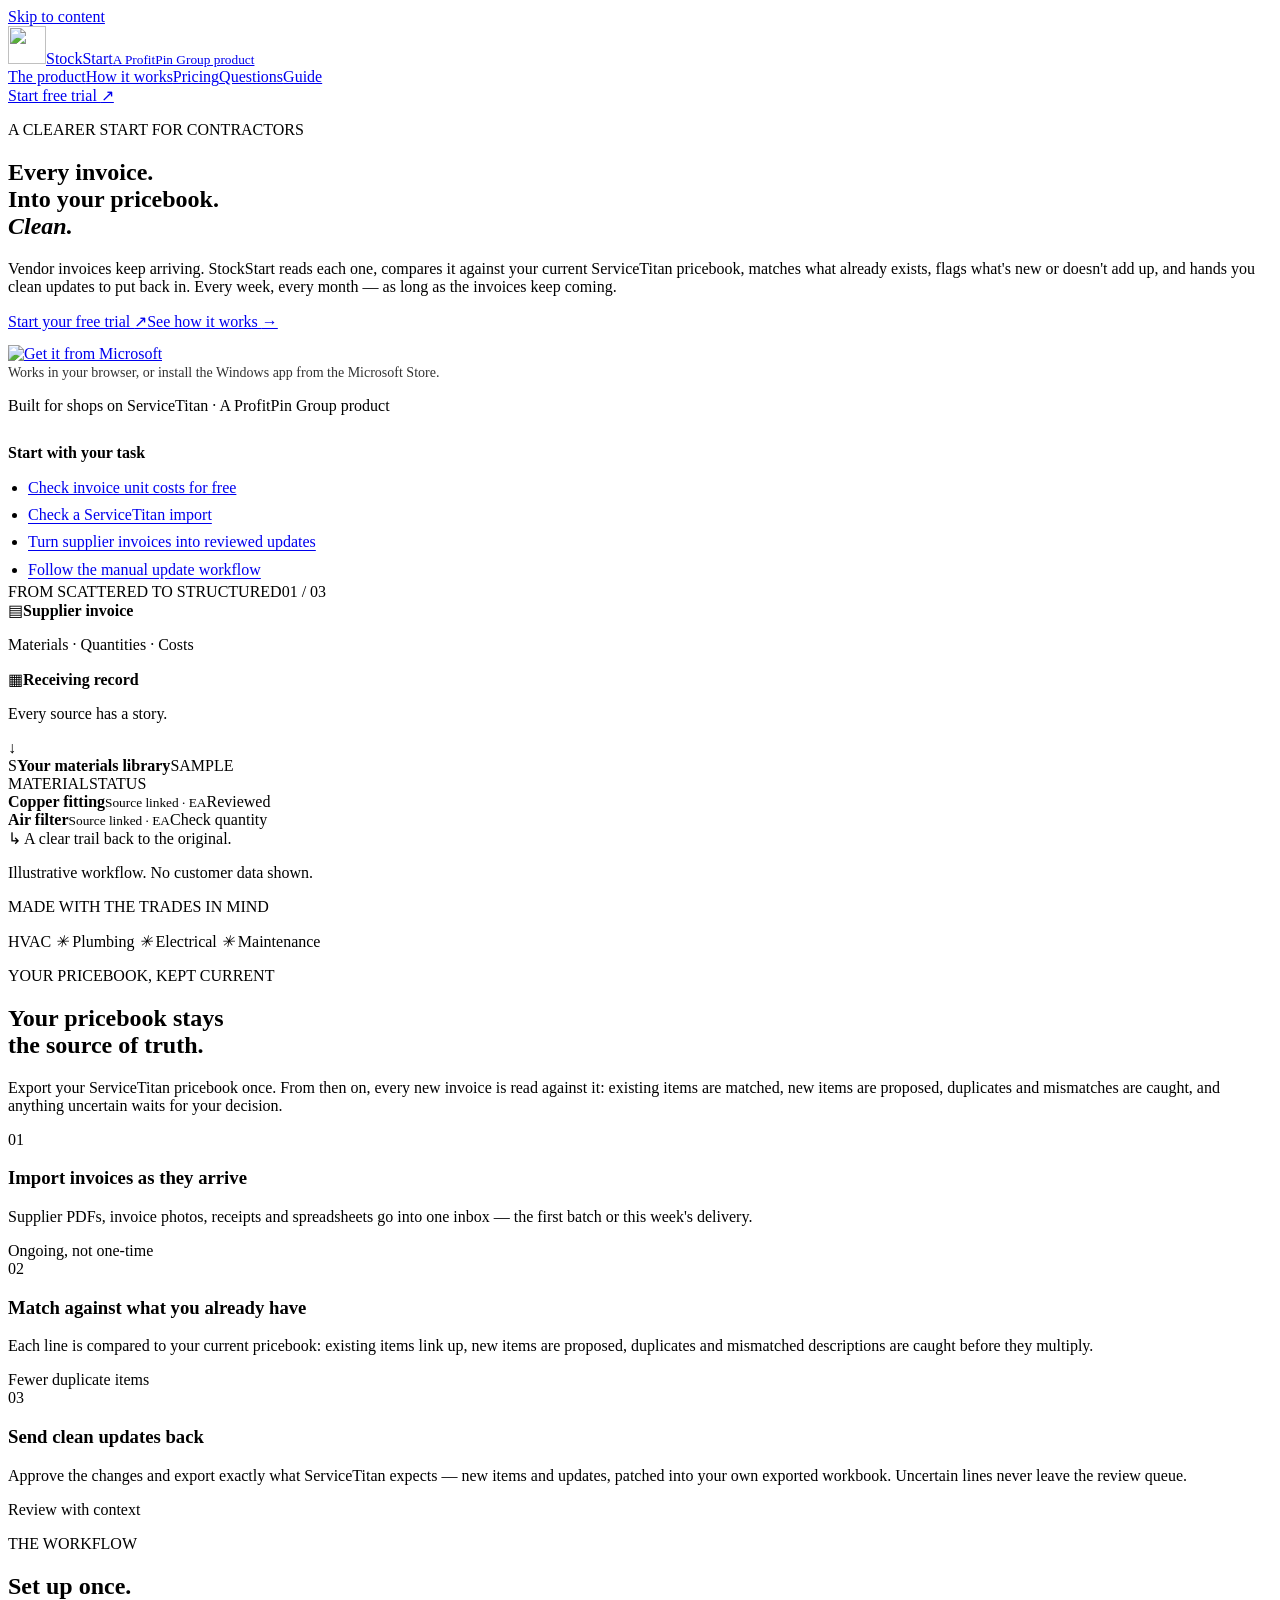
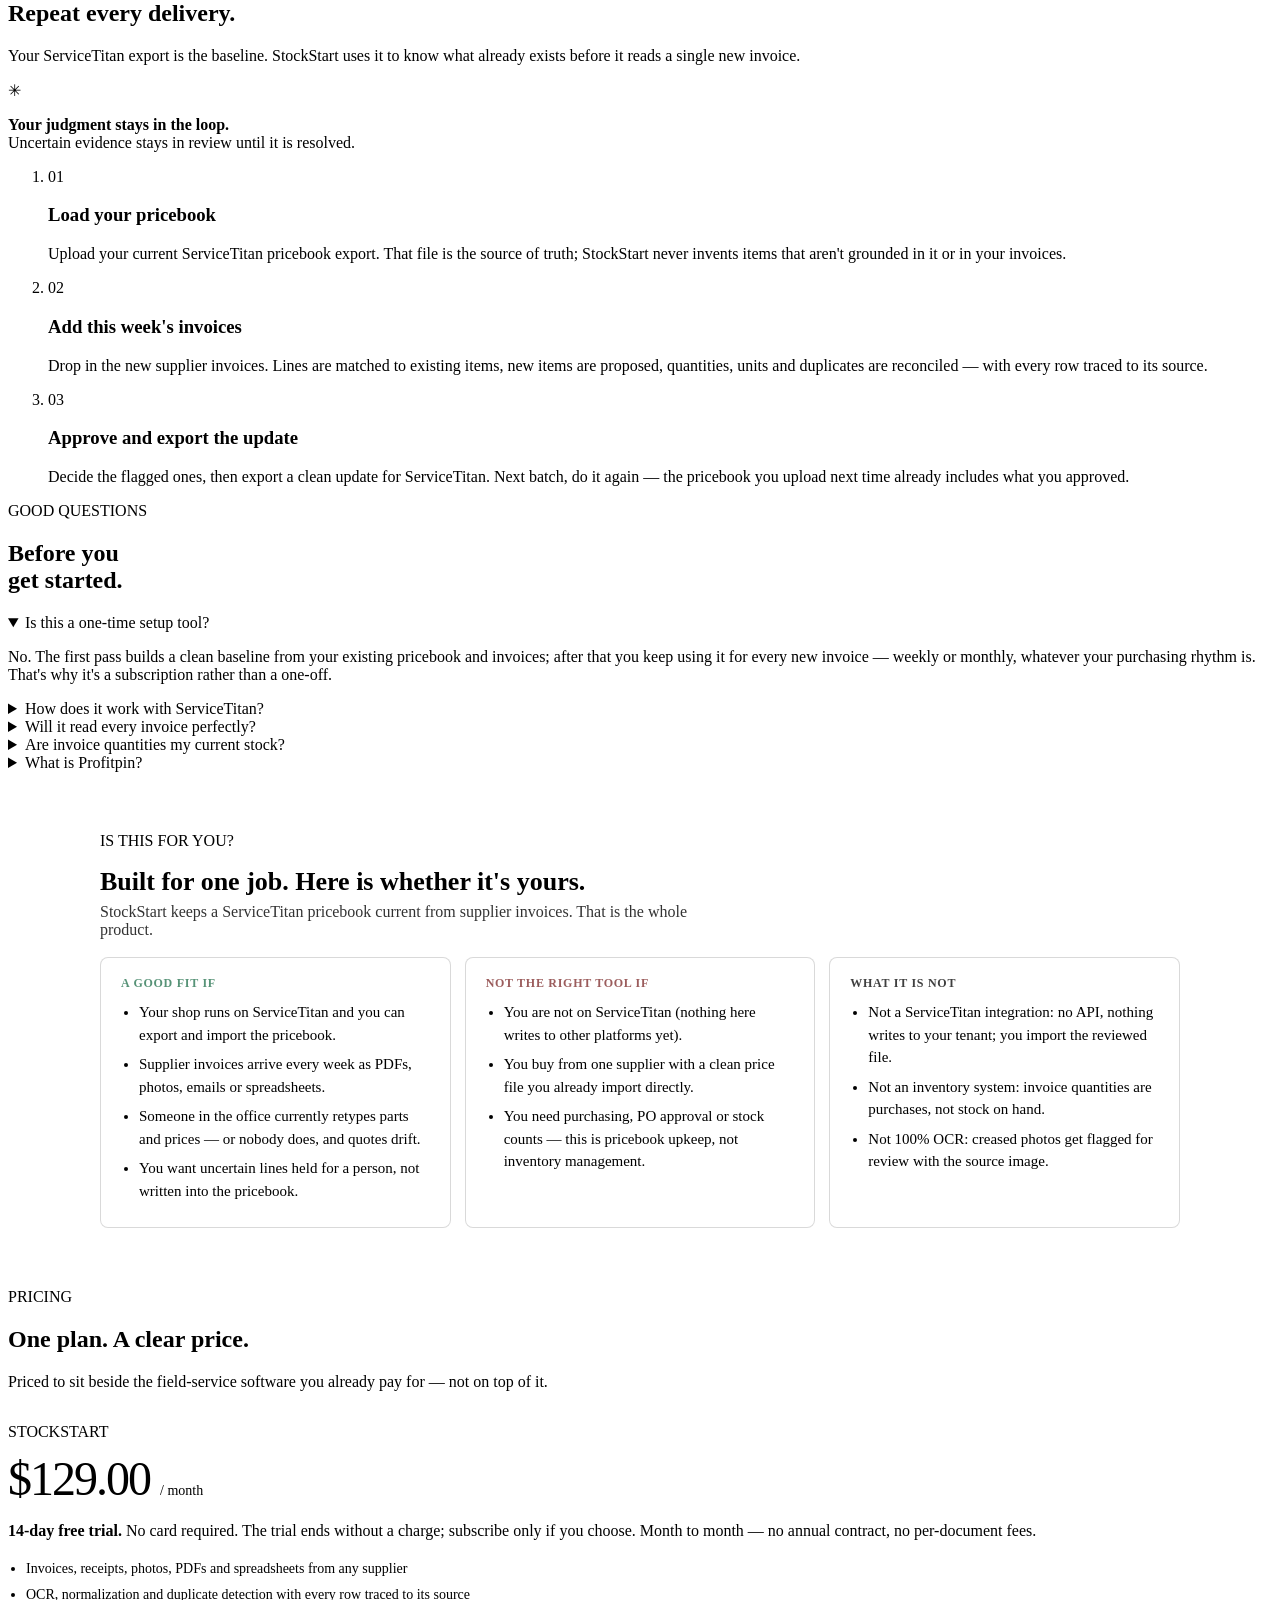
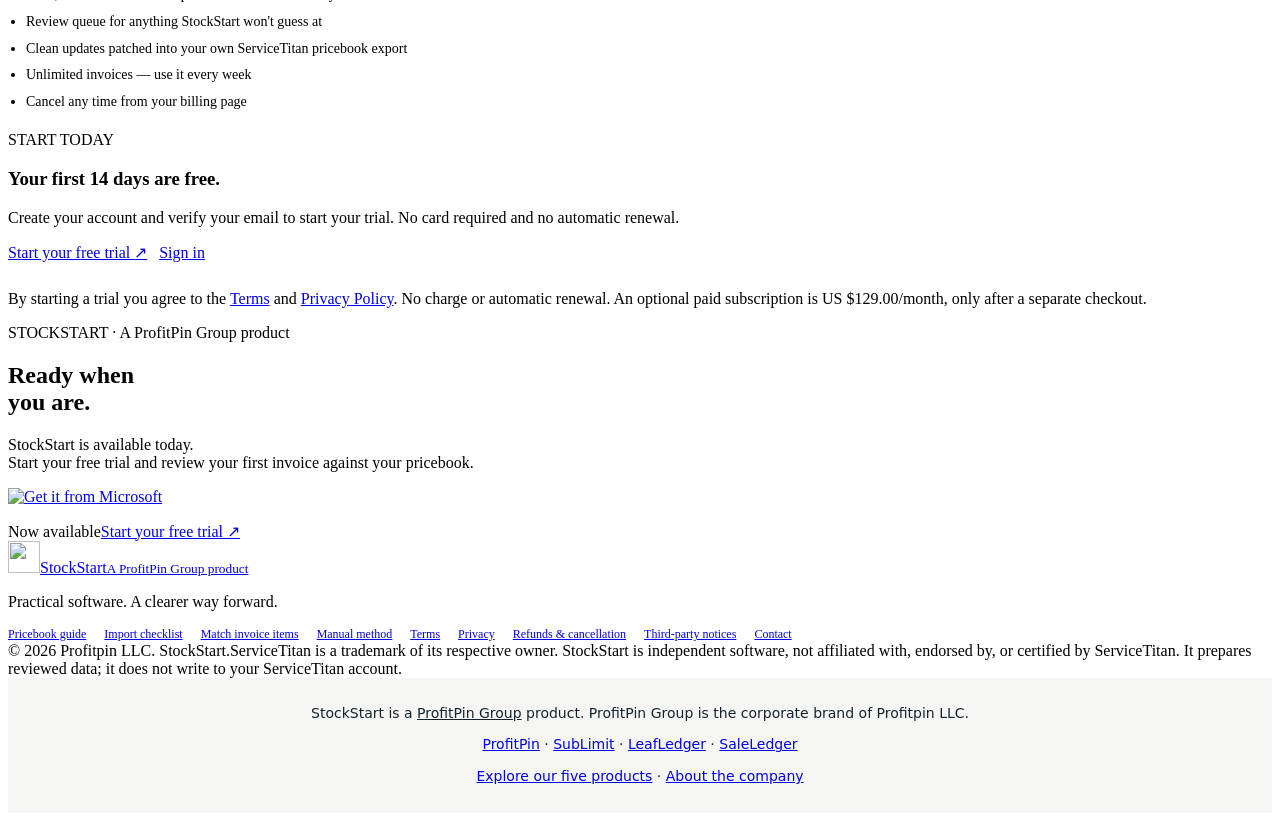
==== index.html @ 99fa561d "Shorten the home page meta description to fit search engine limits Co-Authored-By: Claude Opus 5.5 <" ====
<!doctype html>
<html lang="en">
<head>
  <meta charset="utf-8"><meta name="viewport" content="width=device-width,initial-scale=1">
  <title>ServiceTitan Pricebook Updates from Invoices | StockStart</title>
  <meta name="description" content="StockStart checks supplier invoices against your ServiceTitan pricebook, flags new parts and cost changes, and exports updates. $129/mo, 14-day trial.">
  <meta name="theme-color" content="#173e32">
  <link rel="canonical" href="https://getstockstart.com/">
  <meta property="og:title" content="ServiceTitan Pricebook Updates from Invoices | StockStart"><meta property="og:description" content="StockStart checks supplier invoices against your ServiceTitan pricebook, flags new parts and cost changes, and exports updates. $129/mo, 14-day trial."><meta property="og:type" content="website"><meta property="og:url" content="https://getstockstart.com/">
  <link rel="icon" href="./mark.svg" type="image/svg+xml"><link rel="stylesheet" href="./styles.css">
  <script type="application/ld+json">{"@context":"https://schema.org","@type":"SoftwareApplication","name":"StockStart","url":"https://getstockstart.com/","applicationCategory":"BusinessApplication","operatingSystem":"Web browser","browserRequirements":"Requires JavaScript and an internet connection","description":"StockStart checks supplier invoices against your ServiceTitan pricebook, flags new parts and cost changes, and exports updates. $129/mo, 14-day trial.","publisher":{"@type":"Organization","@id":"https://profitpingroup.com/#organization","name":"ProfitPin Group","legalName":"Profitpin LLC","alternateName":"ProfitPinGroup","url":"https://profitpingroup.com/"},"offers":{"@type":"Offer","price":"129.00","priceCurrency":"USD","url":"https://getstockstart.com/","description":"14-day no-card trial; optional paid monthly subscription","availability":"https://schema.org/InStock"},"@id":"https://getstockstart.com/#software"}</script>
<script type="application/ld+json">{"@context":"https://schema.org","@type":"FAQPage","mainEntity":[{"@type":"Question","name":"Is this a one-time setup tool?","acceptedAnswer":{"@type":"Answer","text":"No. The first pass builds a clean baseline from your existing pricebook and invoices; after that you keep using it for every new invoice — weekly or monthly, whatever your purchasing rhythm is. That's why it's a subscription rather than a one-off."}},{"@type":"Question","name":"How does it work with ServiceTitan?","acceptedAnswer":{"@type":"Answer","text":"Through your own export and import files — no API connection, nothing writes to your tenant automatically. You export your pricebook, StockStart patches the approved changes into that same workbook, and you import it back. StockStart is independent software and is not a certified or approved ServiceTitan integration."}},{"@type":"Question","name":"Will it read every invoice perfectly?","acceptedAnswer":{"@type":"Answer","text":"No. Image quality and document layout can affect extraction. StockStart preserves the source evidence and surfaces uncertain values for review. We do not claim 100% OCR accuracy."}},{"@type":"Question","name":"Are invoice quantities my current stock?","acceptedAnswer":{"@type":"Answer","text":"Not necessarily. Purchases, receipts, credits and stock snapshots have different meanings. StockStart helps review those relationships; a purchase history alone cannot establish current on-hand inventory."}},{"@type":"Question","name":"What is Profitpin?","acceptedAnswer":{"@type":"Answer","text":"Profitpin LLC is the company behind StockStart, SaleLedger, LeafLedger and SubLimit. StockStart keeps a contractor's pricebook clean as new supplier invoices arrive."}}]}</script>
  <link rel="apple-touch-icon" href="/icon-512.png">
<script type="application/ld+json">{"@context":"https://schema.org","@type":"WebSite","name":"StockStart","url":"https://getstockstart.com/","publisher":{"@type":"Organization","@id":"https://profitpingroup.com/#organization","name":"ProfitPin Group","legalName":"Profitpin LLC","alternateName":"ProfitPinGroup","url":"https://profitpingroup.com/"},"@id":"https://getstockstart.com/#website"}</script>
</head>
<body>
  <a class="skip" href="#main">Skip to content</a>
  <header class="header wrap">
    <a class="brand" href="#" aria-label="StockStart home"><img src="./mark.svg" width="38" height="38" alt=""><span>StockStart<small>A ProfitPin Group product</small></span></a>
    <nav aria-label="Main navigation"><a href="#product">The product</a><a href="#how-it-works">How it works</a><a href="#pricing">Pricing</a><a href="#questions">Questions</a><a href="./servicetitan-pricebook-vendor-invoices.html">Guide</a></nav>
    <a class="button small dark" href="https://app.getstockstart.com/signup">Start free trial <span aria-hidden="true">↗</span></a>
  </header>
  <main id="main">
    <section class="hero wrap">
      <div class="hero-copy"><p class="eyebrow"><span class="dot"></span> A CLEARER START FOR CONTRACTORS</p>
        <h1>Every invoice.<br>Into your pricebook.<br><em>Clean.</em></h1>
        <p class="intro">Vendor invoices keep arriving. StockStart reads each one, compares it against your current ServiceTitan pricebook, matches what already exists, flags what's new or doesn't add up, and hands you clean updates to put back in. Every week, every month — as long as the invoices keep coming.</p>
        <div class="actions"><a class="button dark" href="https://app.getstockstart.com/signup">Start your free trial <span aria-hidden="true">↗</span></a><a class="text-link" href="#how-it-works">See how it works <span aria-hidden="true">→</span></a></div>
        <p style="margin-top:14px"><a href="https://apps.microsoft.com/detail/9PK7HXBCMQW8?mode=direct"><img src="https://get.microsoft.com/images/en-us%20dark.svg" width="180" alt="Get it from Microsoft"></a><br><span style="font-size:14px;opacity:.8">Works in your browser, or install the Windows app from the Microsoft Store.</span></p>
        <p class="availability"><span class="dot"></span> Built for shops on ServiceTitan · A ProfitPin Group product</p><div class="search-task-links" style="margin-top:24px;max-width:42rem;line-height:1.7"><p style="margin:0 0 8px;font-weight:600">Start with your task</p><ul style="margin:0;padding-left:20px"><li><a href="./pricebook-unit-cost-checker.html">Check invoice unit costs for free</a></li><li><a href="./servicetitan-pricebook-import-checklist.html" style="text-decoration:underline;text-underline-offset:3px">Check a ServiceTitan import</a></li><li><a href="./supplier-invoice-pdf-to-pricebook.html" style="text-decoration:underline;text-underline-offset:3px">Turn supplier invoices into reviewed updates</a></li><li><a href="./servicetitan-pricebook-manual-update.html" style="text-decoration:underline;text-underline-offset:3px">Follow the manual update workflow</a></li></ul></div>
      </div>
      <div class="visual" aria-label="Illustration of sample documents becoming a reviewed materials library">
        <div class="visual-heading"><span>FROM SCATTERED TO STRUCTURED</span><span>01 / 03</span></div>
        <div class="paper paper-back"><span class="paper-icon">▤</span><strong>Supplier invoice</strong><div class="lines"></div><div class="lines short"></div><p>Materials · Quantities · Costs</p></div>
        <div class="paper paper-front"><span class="paper-icon">▦</span><strong>Receiving record</strong><div class="lines"></div><div class="lines short"></div><p>Every source has a story.</p></div>
        <div class="connector" aria-hidden="true">↓</div>
        <div class="library"><div class="library-title"><span class="mini-mark">S</span><strong>Your materials library</strong><span class="sample">SAMPLE</span></div><div class="table-head"><span>MATERIAL</span><span>STATUS</span></div><div class="table-row"><span><b>Copper fitting</b><small>Source linked · EA</small></span><span class="pill">Reviewed</span></div><div class="table-row"><span><b>Air filter</b><small>Source linked · EA</small></span><span class="pill amber">Check quantity</span></div><div class="library-foot"><span aria-hidden="true">↳</span> A clear trail back to the original.</div></div>
        <p class="visual-caption">Illustrative workflow. No customer data shown.</p>
      </div>
    </section>
    <div class="trade-strip"><div class="wrap"><span>MADE WITH THE TRADES IN MIND</span><p>HVAC <i>✳</i> Plumbing <i>✳</i> Electrical <i>✳</i> Maintenance</p></div></div>
    <section class="section wrap" id="product"><div class="section-heading"><p class="eyebrow">YOUR PRICEBOOK, KEPT CURRENT</p><h2>Your pricebook stays<br>the source of truth.</h2><p>Export your ServiceTitan pricebook once. From then on, every new invoice is read against it: existing items are matched, new items are proposed, duplicates and mismatches are caught, and anything uncertain waits for your decision.</p></div>
      <div class="features"><article><span class="feature-icon">01</span><h3>Import invoices as they arrive</h3><p>Supplier PDFs, invoice photos, receipts and spreadsheets go into one inbox — the first batch or this week's delivery.</p><span class="feature-note">Ongoing, not one-time</span></article><article><span class="feature-icon">02</span><h3>Match against what you already have</h3><p>Each line is compared to your current pricebook: existing items link up, new items are proposed, duplicates and mismatched descriptions are caught before they multiply.</p><span class="feature-note">Fewer duplicate items</span></article><article><span class="feature-icon">03</span><h3>Send clean updates back</h3><p>Approve the changes and export exactly what ServiceTitan expects — new items and updates, patched into your own exported workbook. Uncertain lines never leave the review queue.</p><span class="feature-note">Review with context</span></article></div>
    </section>
    <section class="workflow" id="how-it-works"><div class="wrap workflow-grid"><div><p class="eyebrow">THE WORKFLOW</p><h2>Set up once.<br>Repeat every delivery.</h2><p class="muted">Your ServiceTitan export is the baseline. StockStart uses it to know what already exists before it reads a single new invoice.</p><div class="principle"><span aria-hidden="true">✳</span><p><strong>Your judgment stays in the loop.</strong><br>Uncertain evidence stays in review until it is resolved.</p></div></div><ol class="steps"><li><span>01</span><div><h3>Load your pricebook</h3><p>Upload your current ServiceTitan pricebook export. That file is the source of truth; StockStart never invents items that aren't grounded in it or in your invoices.</p></div></li><li><span>02</span><div><h3>Add this week's invoices</h3><p>Drop in the new supplier invoices. Lines are matched to existing items, new items are proposed, quantities, units and duplicates are reconciled — with every row traced to its source.</p></div></li><li><span>03</span><div><h3>Approve and export the update</h3><p>Decide the flagged ones, then export a clean update for ServiceTitan. Next batch, do it again — the pricebook you upload next time already includes what you approved.</p></div></li></ol></div></section>
    <section class="section wrap questions" id="questions"><div><p class="eyebrow">GOOD QUESTIONS</p><h2>Before you<br>get started.</h2></div><div class="faq"><details open><summary>Is this a one-time setup tool?</summary><p>No. The first pass builds a clean baseline from your existing pricebook and invoices; after that you keep using it for every new invoice — weekly or monthly, whatever your purchasing rhythm is. That's why it's a subscription rather than a one-off.</p></details><details><summary>How does it work with ServiceTitan?</summary><p>Through your own export and import files — no API connection, nothing writes to your tenant automatically. You export your pricebook, StockStart patches the approved changes into that same workbook, and you import it back. StockStart is independent software and is not a certified or approved ServiceTitan integration.</p></details><details><summary>Will it read every invoice perfectly?</summary><p>No. Image quality and document layout can affect extraction. StockStart preserves the source evidence and surfaces uncertain values for review. We do not claim 100% OCR accuracy.</p></details><details><summary>Are invoice quantities my current stock?</summary><p>Not necessarily. Purchases, receipts, credits and stock snapshots have different meanings. StockStart helps review those relationships; a purchase history alone cannot establish current on-hand inventory.</p></details><details><summary>What is Profitpin?</summary><p>Profitpin LLC is the company behind StockStart, SaleLedger, LeafLedger and SubLimit. StockStart keeps a contractor's pricebook clean as new supplier invoices arrive.</p></details></div></section>
    
<section class="fit" id="fit"><style>
.fit{padding:44px 0}.fit .fit-wrap{max-width:1080px;margin:0 auto;padding:0 32px}
.fit h2{font-size:26px;line-height:1.2;margin:0 0 6px}.fit .fit-lede{opacity:.8;max-width:640px;margin:0 0 18px}
.fit-grid{display:grid;grid-template-columns:repeat(3,1fr);gap:14px}
.fit-col{border:1px solid rgba(0,0,0,.15);border-radius:8px;padding:18px 20px;background:rgba(255,255,255,.55)}
.fit-col h3{font-size:12px;letter-spacing:.06em;text-transform:uppercase;margin:0 0 10px;opacity:.75}
.fit-col ul{margin:0;padding-left:18px}.fit-col li{margin-bottom:7px;font-size:15px;line-height:1.5}
.fit-col.yes h3{color:#1f6f4a}.fit-col.no h3{color:#7a2626}
@media(max-width:800px){.fit-grid{grid-template-columns:1fr}.fit .fit-wrap{padding:0 20px}}
</style>
  <div class="fit-wrap">
    <p class="eyebrow"><span class="dot"></span> IS THIS FOR YOU?</p>
    <h2>Built for one job. Here is whether it's yours.</h2>
    <p class="fit-lede">StockStart keeps a ServiceTitan pricebook current from supplier invoices. That is the whole product.</p>
    <div class="fit-grid">
      <div class="fit-col yes"><h3>A good fit if</h3><ul><li>Your shop runs on ServiceTitan and you can export and import the pricebook.</li><li>Supplier invoices arrive every week as PDFs, photos, emails or spreadsheets.</li><li>Someone in the office currently retypes parts and prices — or nobody does, and quotes drift.</li><li>You want uncertain lines held for a person, not written into the pricebook.</li></ul></div>
      <div class="fit-col no"><h3>Not the right tool if</h3><ul><li>You are not on ServiceTitan (nothing here writes to other platforms yet).</li><li>You buy from one supplier with a clean price file you already import directly.</li><li>You need purchasing, PO approval or stock counts — this is pricebook upkeep, not inventory management.</li></ul></div>
      <div class="fit-col"><h3>What it is not</h3><ul><li>Not a ServiceTitan integration: no API, nothing writes to your tenant; you import the reviewed file.</li><li>Not an inventory system: invoice quantities are purchases, not stock on hand.</li><li>Not 100% OCR: creased photos get flagged for review with the source image.</li></ul></div>
    </div>
  </div>
</section>
<section class="wrap section" id="pricing">
      <div class="section-heading"><p class="eyebrow"><span class="dot"></span> PRICING</p><h2>One plan. A clear price.</h2><p>Priced to sit beside the field-service software you already pay for — not on top of it.</p></div>
      <div class="features" style="grid-template-columns:1.2fr 1fr;margin-top:32px">
        <article>
          <p class="eyebrow" style="margin-bottom:10px">STOCKSTART</p>
          <p style="font-size:48px;letter-spacing:-2px;font-weight:500;margin:0 0 6px;color:var(--ink)"><span class="price-cur">$</span>129<span class="price-dec">.00</span> <span style="font-size:14px;letter-spacing:0;color:var(--muted)">/ month</span></p>
          <p><strong style="color:var(--ink)">14-day free trial.</strong> No card required. The trial ends without a charge; subscribe only if you choose. Month to month — no annual contract, no per-document fees.</p>
          <ul style="padding-left:18px;color:var(--muted);font-size:14px;line-height:1.9;margin:0">
            <li>Invoices, receipts, photos, PDFs and spreadsheets from any supplier</li>
            <li>OCR, normalization and duplicate detection with every row traced to its source</li>
            <li>Review queue for anything StockStart won't guess at</li>
            <li>Clean updates patched into your own ServiceTitan pricebook export</li>
            <li>Unlimited invoices — use it every week</li>
            <li>Cancel any time from your billing page</li>
          </ul>
        </article>
        <article>
          <p class="eyebrow" style="margin-bottom:10px">START TODAY</p>
          <h3>Your first 14 days are free.</h3>
          <p>Create your account and verify your email to start your trial. No card required and no automatic renewal.</p>
          <p><a class="button dark" href="https://app.getstockstart.com/signup">Start your free trial <span aria-hidden="true">↗</span></a> <a class="button" href="https://app.getstockstart.com/login" style="margin-left:8px">Sign in</a></p>
          <p class="feature-note" style="padding-top:12px">By starting a trial you agree to the <a href="./terms.html" style="text-decoration:underline">Terms</a> and <a href="./privacy.html" style="text-decoration:underline">Privacy Policy</a>. No charge or automatic renewal. An optional paid subscription is US $129.00/month, only after a separate checkout.</p>
        </article>
      </div>
    </section>
    <section class="wrap" id="availability"><div class="launch"><div><p class="eyebrow">STOCKSTART · A ProfitPin Group product</p><h2>Ready when<br>you are.</h2><p>StockStart is available today.<br>Start your free trial and review your first invoice against your pricebook.</p><p><a href="https://apps.microsoft.com/detail/9PK7HXBCMQW8?mode=direct"><img src="https://get.microsoft.com/images/en-us%20dark.svg" width="180" alt="Get it from Microsoft"></a></p></div><div class="launch-status"><span class="dot"></span> Now available<a href="https://app.getstockstart.com/signup">Start your free trial <span aria-hidden="true">↗</span></a></div></div></section>
  </main>
  <footer class="wrap"><div class="footer-top"><a class="brand" href="#"><img src="./mark.svg" width="32" height="32" alt=""><span>StockStart<small>A ProfitPin Group product</small></span></a><p>Practical software. A clearer way forward.</p><div style="display:flex;gap:18px;flex-wrap:wrap;font-size:12px"><a href="./servicetitan-pricebook-vendor-invoices.html">Pricebook guide</a><a href="./servicetitan-pricebook-import-checklist.html">Import checklist</a><a href="./vendor-invoice-pricebook-matching.html">Match invoice items</a><a href="./servicetitan-pricebook-manual-update.html">Manual method</a><a href="./terms.html">Terms</a><a href="./privacy.html">Privacy</a><a href="./refunds.html">Refunds &amp; cancellation</a><a href="./licenses.html">Third-party notices</a><a href="mailto:support@getstockstart.com">Contact</a></div></div><div class="footer-bottom"><span>© 2026 Profitpin LLC. StockStart.</span><span>ServiceTitan is a trademark of its respective owner. StockStart is independent software, not affiliated with, endorsed by, or certified by ServiceTitan. It prepares reviewed data; it does not write to your ServiceTitan account.</span></div></footer>
<script src="/lead-source.js" defer></script>
<aside aria-label="ProfitPin Group company and products" style="padding:24px;clear:both;background:#f5f6f3;color:#16232f;font:14px/1.7 system-ui,sans-serif;text-align:center"><p style="margin:0 0 8px">StockStart is a <a href="https://profitpingroup.com/" style="color:inherit;text-decoration:underline">ProfitPin Group</a> product. ProfitPin Group is the corporate brand of Profitpin LLC.</p><nav aria-label="Other ProfitPin Group products" style="display:block"><a href="https://profitpindrivers.com/">ProfitPin</a> · <a href="https://getsublimit.com/">SubLimit</a> · <a href="https://getleafledger.com/">LeafLedger</a> · <a href="https://getsaleledger.com/">SaleLedger</a></nav><p style="margin:8px 0 0"><a href="https://profitpingroup.com/#products">Explore our five products</a> · <a href="https://profitpingroup.com/#about">About the company</a></p></aside>
</body></html>
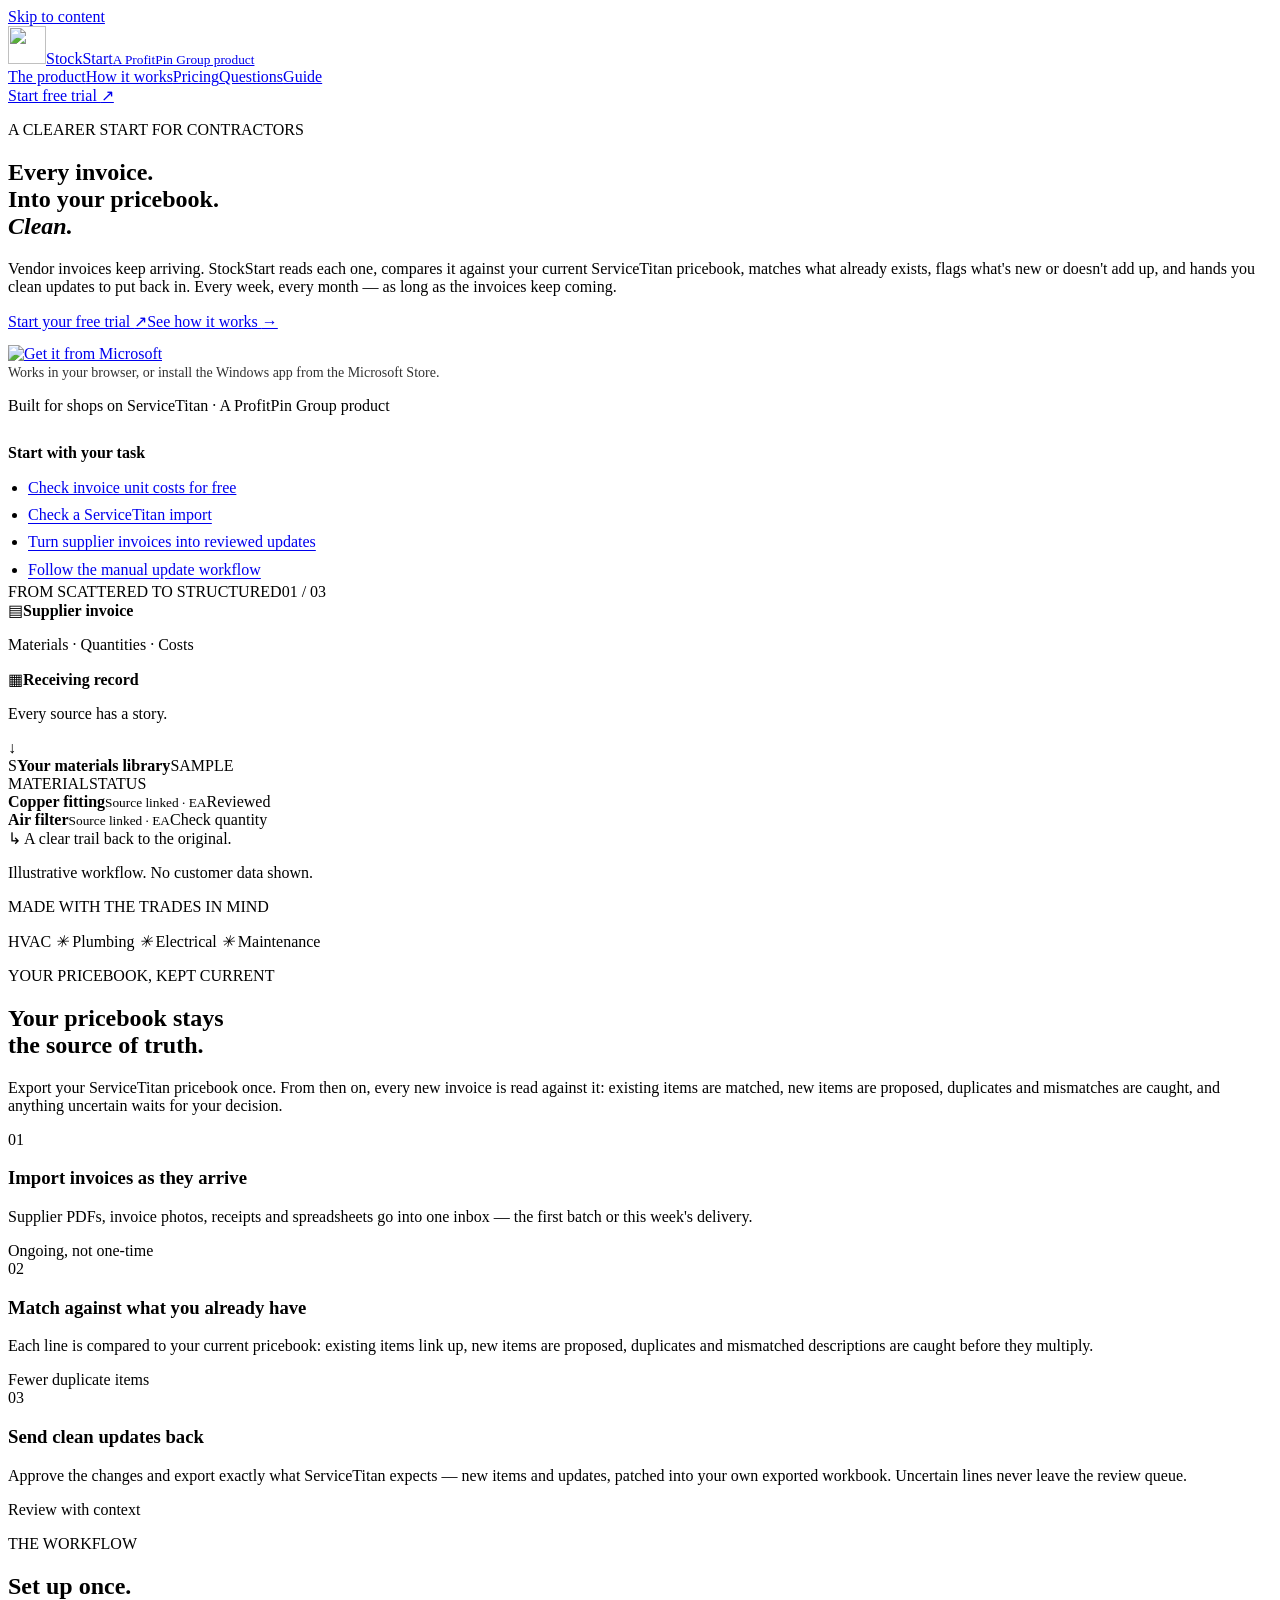
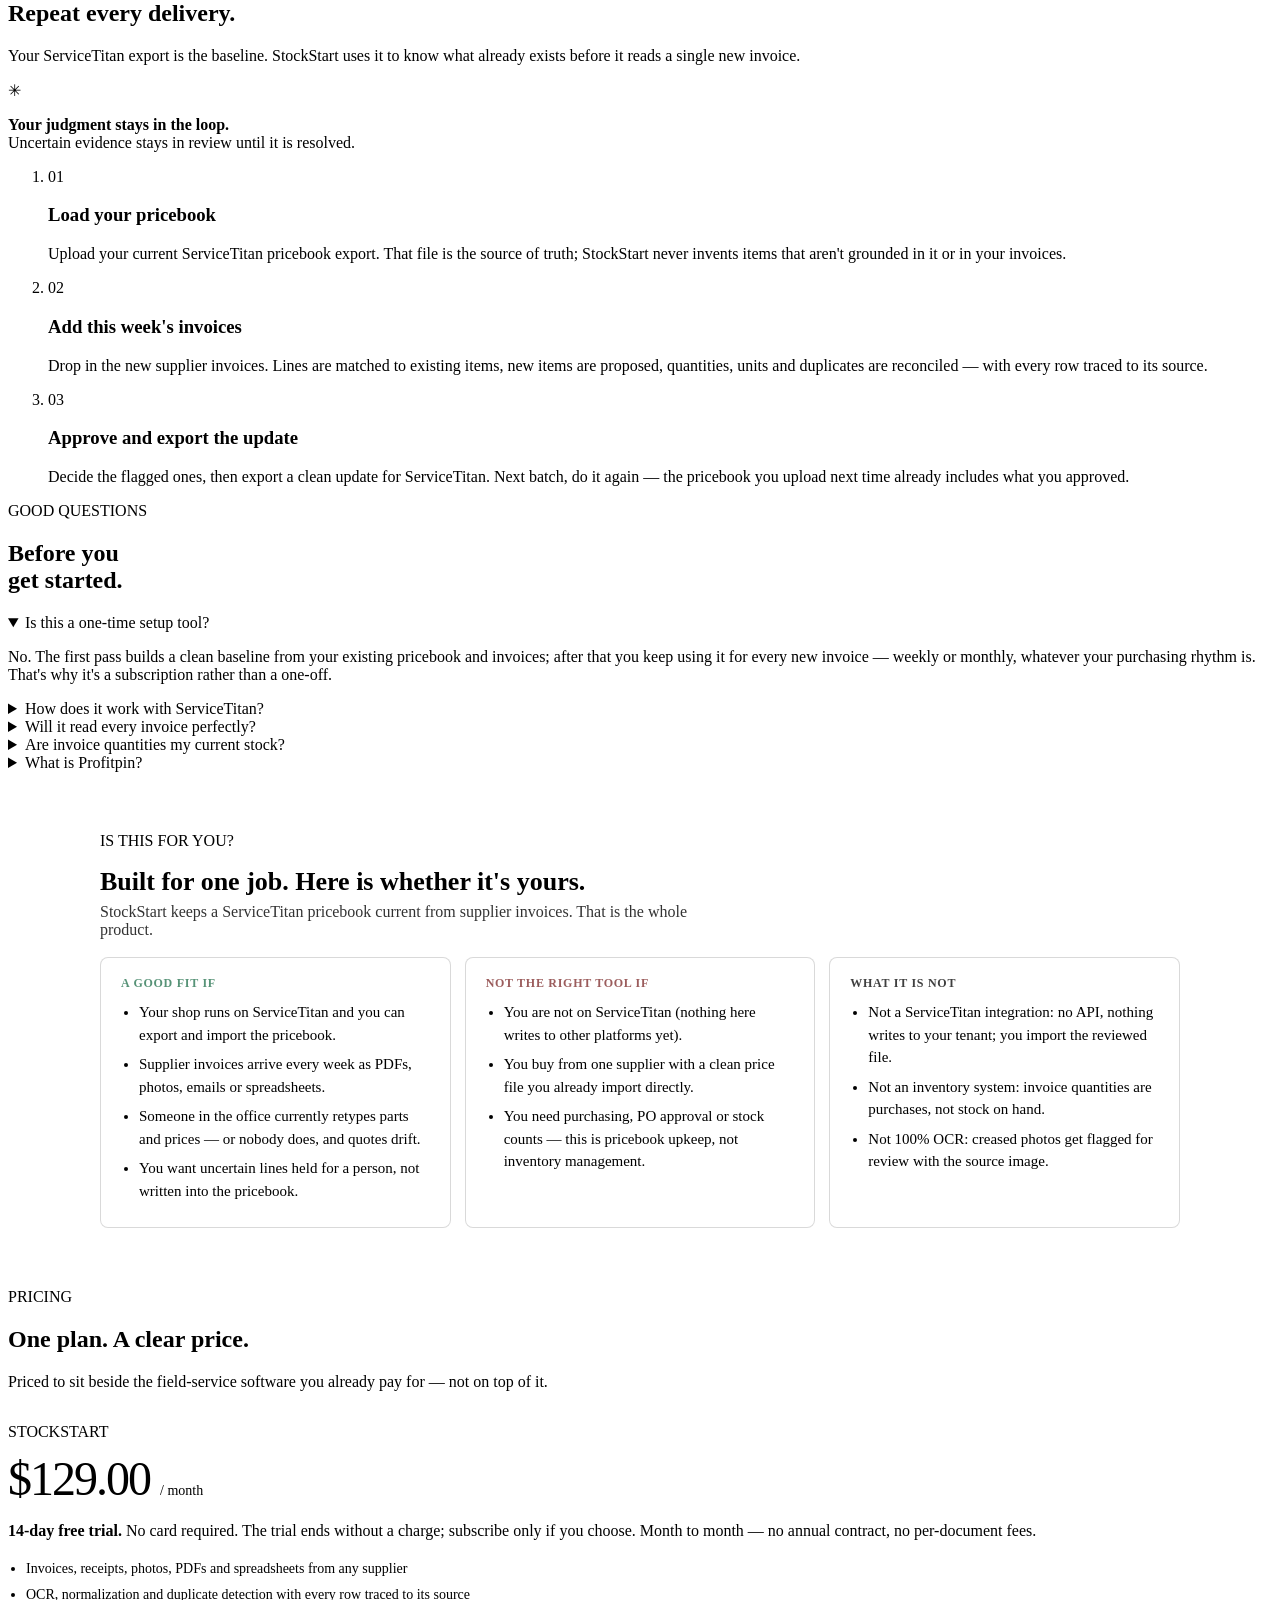
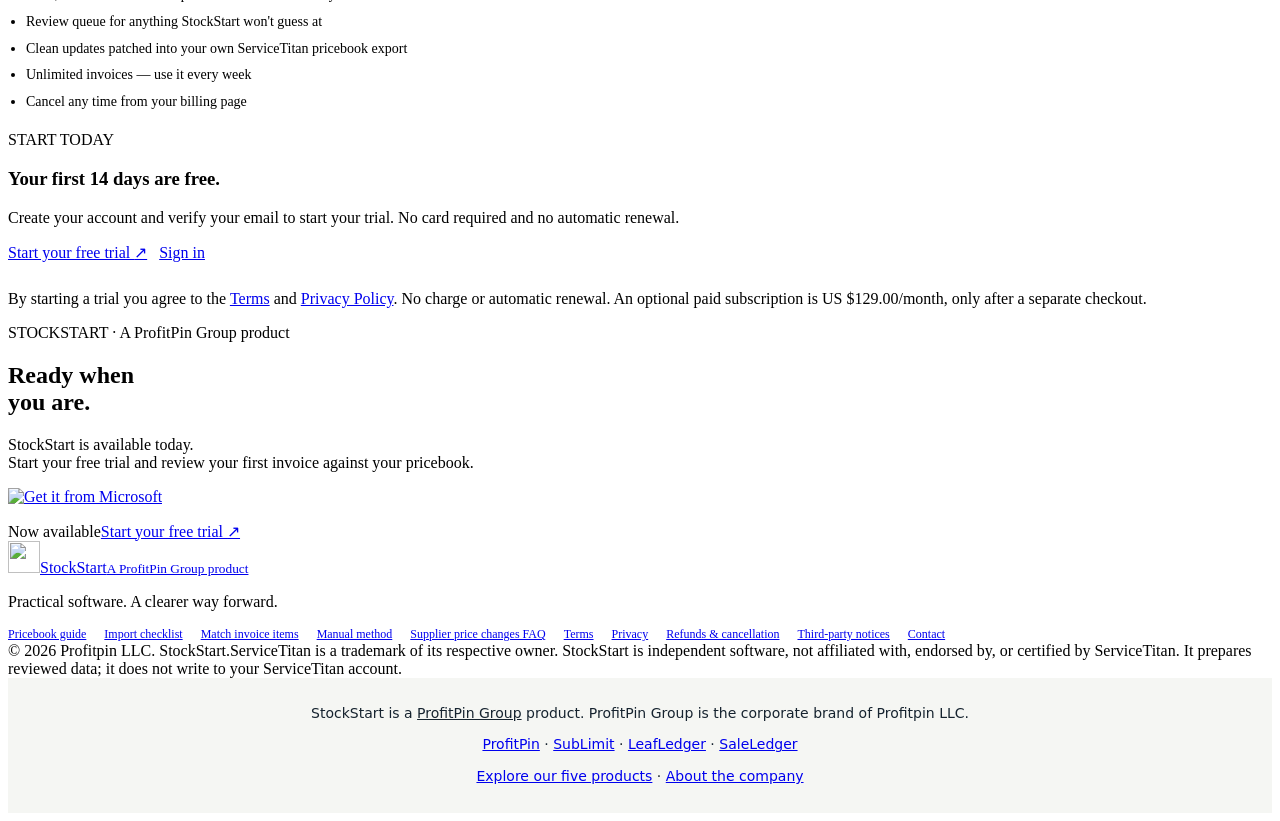
==== commit bfb6bc22: "Questions page in buyers' own words (need-based search phrasing), FAQ schema, linked from guides and" ====
--- a/index.html
+++ b/index.html
@@ -26,7 +26,7 @@
         <h1>Every invoice.<br>Into your pricebook.<br><em>Clean.</em></h1>
         <p class="intro">Vendor invoices keep arriving. StockStart reads each one, compares it against your current ServiceTitan pricebook, matches what already exists, flags what's new or doesn't add up, and hands you clean updates to put back in. Every week, every month — as long as the invoices keep coming.</p>
         <div class="actions"><a class="button dark" href="https://app.getstockstart.com/signup">Start your free trial <span aria-hidden="true">↗</span></a><a class="text-link" href="#how-it-works">See how it works <span aria-hidden="true">→</span></a></div>
-        <p style="margin-top:14px"><a href="https://apps.microsoft.com/detail/9PK7HXBCMQW8?mode=direct"><img src="https://get.microsoft.com/images/en-us%20dark.svg" width="180" alt="Get it from Microsoft"></a><br><span style="font-size:14px;opacity:.8">Works in your browser, or install the Windows app from the Microsoft Store.</span></p>
+        <p style="margin-top:14px"><a href="https://apps.microsoft.com/detail/9PK7HXBCMQW8?mode=direct&cid=ss-index"><img src="https://get.microsoft.com/images/en-us%20dark.svg" width="180" alt="Get it from Microsoft"></a><br><span style="font-size:14px;opacity:.8">Works in your browser, or install the Windows app from the Microsoft Store.</span></p>
         <p class="availability"><span class="dot"></span> Built for shops on ServiceTitan · A ProfitPin Group product</p><div class="search-task-links" style="margin-top:24px;max-width:42rem;line-height:1.7"><p style="margin:0 0 8px;font-weight:600">Start with your task</p><ul style="margin:0;padding-left:20px"><li><a href="./pricebook-unit-cost-checker.html">Check invoice unit costs for free</a></li><li><a href="./servicetitan-pricebook-import-checklist.html" style="text-decoration:underline;text-underline-offset:3px">Check a ServiceTitan import</a></li><li><a href="./supplier-invoice-pdf-to-pricebook.html" style="text-decoration:underline;text-underline-offset:3px">Turn supplier invoices into reviewed updates</a></li><li><a href="./servicetitan-pricebook-manual-update.html" style="text-decoration:underline;text-underline-offset:3px">Follow the manual update workflow</a></li></ul></div>
       </div>
       <div class="visual" aria-label="Illustration of sample documents becoming a reviewed materials library">
@@ -91,9 +91,9 @@
         </article>
       </div>
     </section>
-    <section class="wrap" id="availability"><div class="launch"><div><p class="eyebrow">STOCKSTART · A ProfitPin Group product</p><h2>Ready when<br>you are.</h2><p>StockStart is available today.<br>Start your free trial and review your first invoice against your pricebook.</p><p><a href="https://apps.microsoft.com/detail/9PK7HXBCMQW8?mode=direct"><img src="https://get.microsoft.com/images/en-us%20dark.svg" width="180" alt="Get it from Microsoft"></a></p></div><div class="launch-status"><span class="dot"></span> Now available<a href="https://app.getstockstart.com/signup">Start your free trial <span aria-hidden="true">↗</span></a></div></div></section>
+    <section class="wrap" id="availability"><div class="launch"><div><p class="eyebrow">STOCKSTART · A ProfitPin Group product</p><h2>Ready when<br>you are.</h2><p>StockStart is available today.<br>Start your free trial and review your first invoice against your pricebook.</p><p><a href="https://apps.microsoft.com/detail/9PK7HXBCMQW8?mode=direct&cid=ss-index"><img src="https://get.microsoft.com/images/en-us%20dark.svg" width="180" alt="Get it from Microsoft"></a></p></div><div class="launch-status"><span class="dot"></span> Now available<a href="https://app.getstockstart.com/signup">Start your free trial <span aria-hidden="true">↗</span></a></div></div></section>
   </main>
-  <footer class="wrap"><div class="footer-top"><a class="brand" href="#"><img src="./mark.svg" width="32" height="32" alt=""><span>StockStart<small>A ProfitPin Group product</small></span></a><p>Practical software. A clearer way forward.</p><div style="display:flex;gap:18px;flex-wrap:wrap;font-size:12px"><a href="./servicetitan-pricebook-vendor-invoices.html">Pricebook guide</a><a href="./servicetitan-pricebook-import-checklist.html">Import checklist</a><a href="./vendor-invoice-pricebook-matching.html">Match invoice items</a><a href="./servicetitan-pricebook-manual-update.html">Manual method</a><a href="./terms.html">Terms</a><a href="./privacy.html">Privacy</a><a href="./refunds.html">Refunds &amp; cancellation</a><a href="./licenses.html">Third-party notices</a><a href="mailto:support@getstockstart.com">Contact</a></div></div><div class="footer-bottom"><span>© 2026 Profitpin LLC. StockStart.</span><span>ServiceTitan is a trademark of its respective owner. StockStart is independent software, not affiliated with, endorsed by, or certified by ServiceTitan. It prepares reviewed data; it does not write to your ServiceTitan account.</span></div></footer>
+  <footer class="wrap"><div class="footer-top"><a class="brand" href="#"><img src="./mark.svg" width="32" height="32" alt=""><span>StockStart<small>A ProfitPin Group product</small></span></a><p>Practical software. A clearer way forward.</p><div style="display:flex;gap:18px;flex-wrap:wrap;font-size:12px"><a href="./servicetitan-pricebook-vendor-invoices.html">Pricebook guide</a><a href="./servicetitan-pricebook-import-checklist.html">Import checklist</a><a href="./vendor-invoice-pricebook-matching.html">Match invoice items</a><a href="./servicetitan-pricebook-manual-update.html">Manual method</a><a href="./pricebook-cost-update-questions.html">Supplier price changes FAQ</a><a href="./terms.html">Terms</a><a href="./privacy.html">Privacy</a><a href="./refunds.html">Refunds &amp; cancellation</a><a href="./licenses.html">Third-party notices</a><a href="mailto:support@getstockstart.com">Contact</a></div></div><div class="footer-bottom"><span>© 2026 Profitpin LLC. StockStart.</span><span>ServiceTitan is a trademark of its respective owner. StockStart is independent software, not affiliated with, endorsed by, or certified by ServiceTitan. It prepares reviewed data; it does not write to your ServiceTitan account.</span></div></footer>
 <script src="/lead-source.js" defer></script>
 <aside aria-label="ProfitPin Group company and products" style="padding:24px;clear:both;background:#f5f6f3;color:#16232f;font:14px/1.7 system-ui,sans-serif;text-align:center"><p style="margin:0 0 8px">StockStart is a <a href="https://profitpingroup.com/" style="color:inherit;text-decoration:underline">ProfitPin Group</a> product. ProfitPin Group is the corporate brand of Profitpin LLC.</p><nav aria-label="Other ProfitPin Group products" style="display:block"><a href="https://profitpindrivers.com/">ProfitPin</a> · <a href="https://getsublimit.com/">SubLimit</a> · <a href="https://getleafledger.com/">LeafLedger</a> · <a href="https://getsaleledger.com/">SaleLedger</a></nav><p style="margin:8px 0 0"><a href="https://profitpingroup.com/#products">Explore our five products</a> · <a href="https://profitpingroup.com/#about">About the company</a></p></aside>
 </body></html>
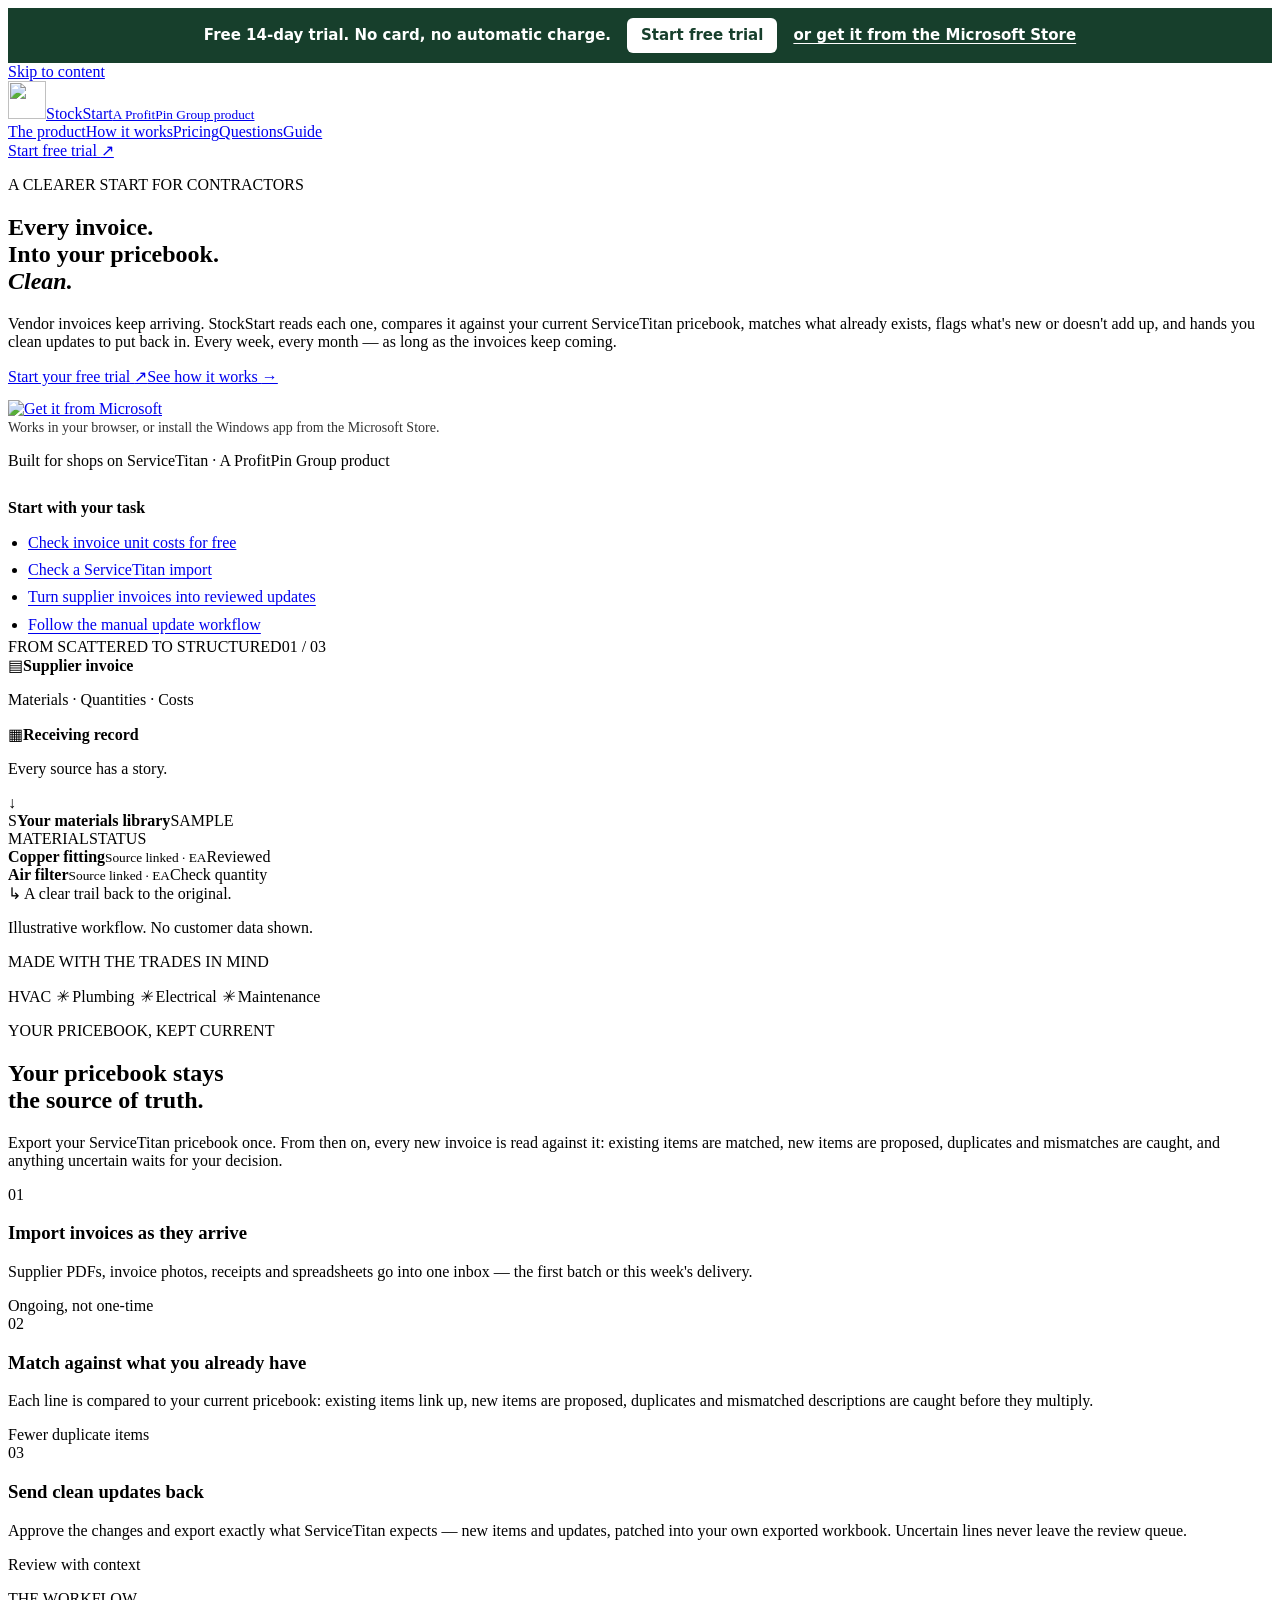
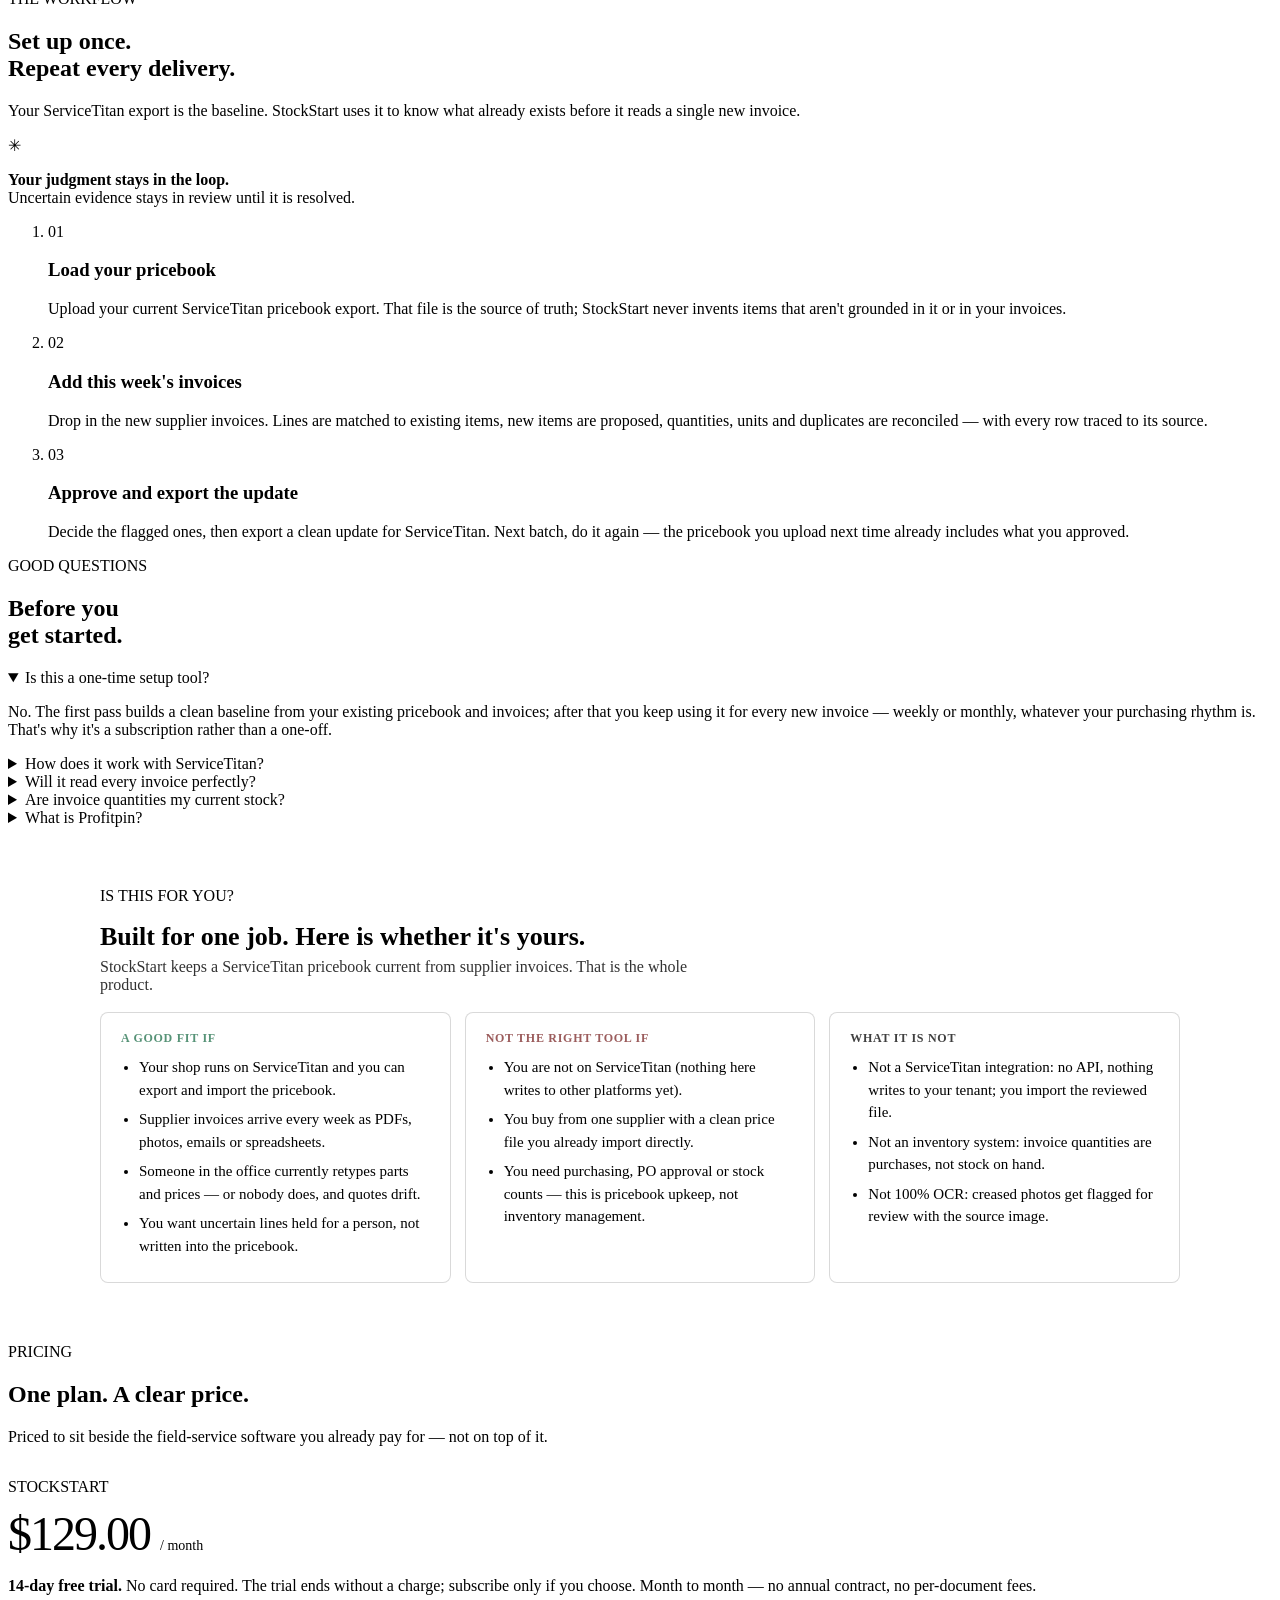
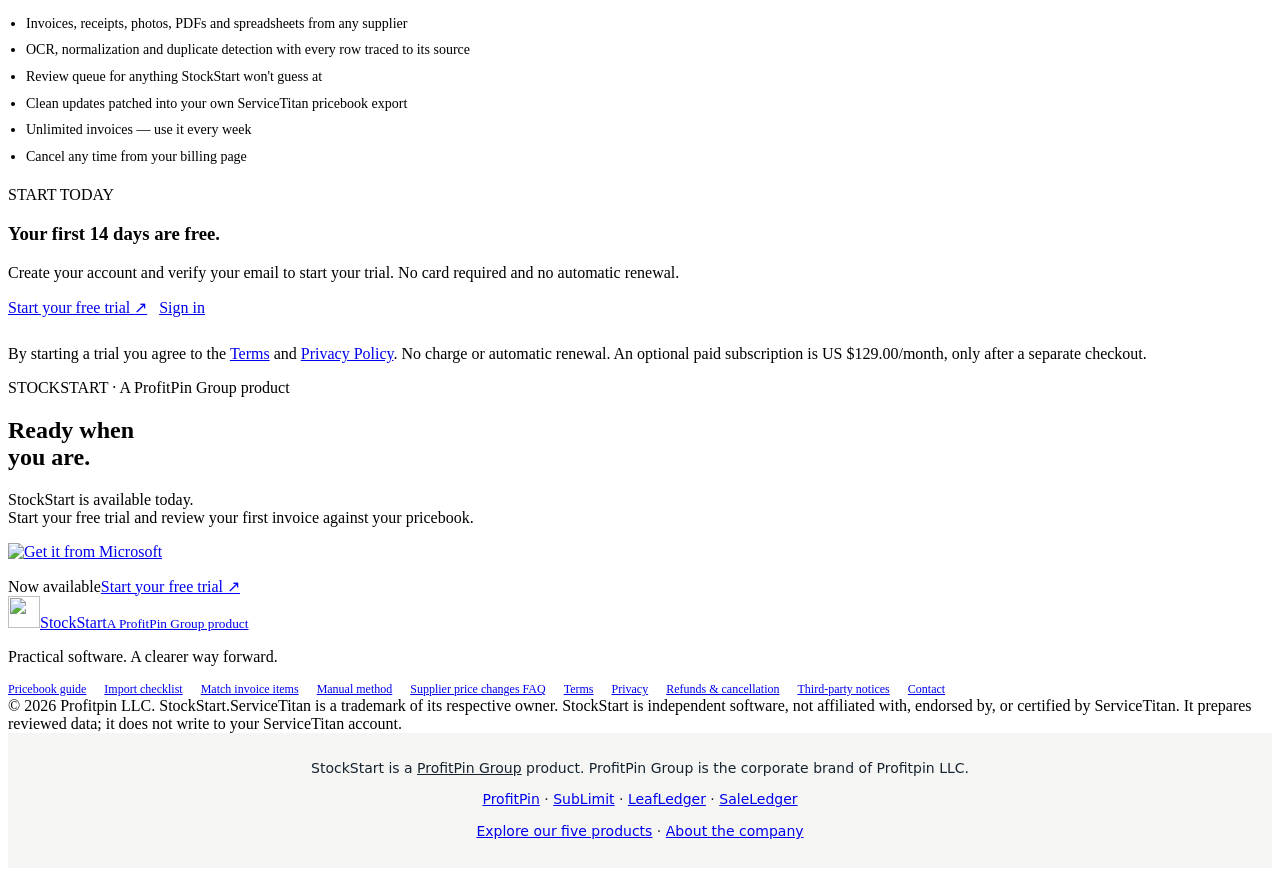
==== commit 9c139061: "Home page: show the free trial and Microsoft Store buttons at the top, without scrolling Co-Authored" ====
--- a/index.html
+++ b/index.html
@@ -13,7 +13,7 @@
   <link rel="apple-touch-icon" href="/icon-512.png">
 <script type="application/ld+json">{"@context":"https://schema.org","@type":"WebSite","name":"StockStart","url":"https://getstockstart.com/","publisher":{"@type":"Organization","@id":"https://profitpingroup.com/#organization","name":"ProfitPin Group","legalName":"Profitpin LLC","alternateName":"ProfitPinGroup","url":"https://profitpingroup.com/"},"@id":"https://getstockstart.com/#website"}</script>
 </head>
-<body>
+<body><div id="ppg-home-strip" style="background:#173f2c;color:#fff;font:600 15px/1.4 system-ui,-apple-system,Segoe UI,sans-serif;padding:10px 16px;text-align:center;display:flex;flex-wrap:wrap;gap:8px 16px;justify-content:center;align-items:center"><span>Free 14-day trial. No card, no automatic charge.</span><a href="https://app.getstockstart.com/signup?utm_source=home&utm_medium=strip" style="background:#fff;color:#173f2c;padding:7px 14px;border-radius:6px;text-decoration:none;font-weight:700">Start free trial</a><a href="https://apps.microsoft.com/detail/9PK7HXBCMQW8?mode=direct&amp;cid=ss-home-strip" style="color:#fff;text-decoration:underline;text-underline-offset:3px">or get it from the Microsoft Store</a></div>
   <a class="skip" href="#main">Skip to content</a>
   <header class="header wrap">
     <a class="brand" href="#" aria-label="StockStart home"><img src="./mark.svg" width="38" height="38" alt=""><span>StockStart<small>A ProfitPin Group product</small></span></a>
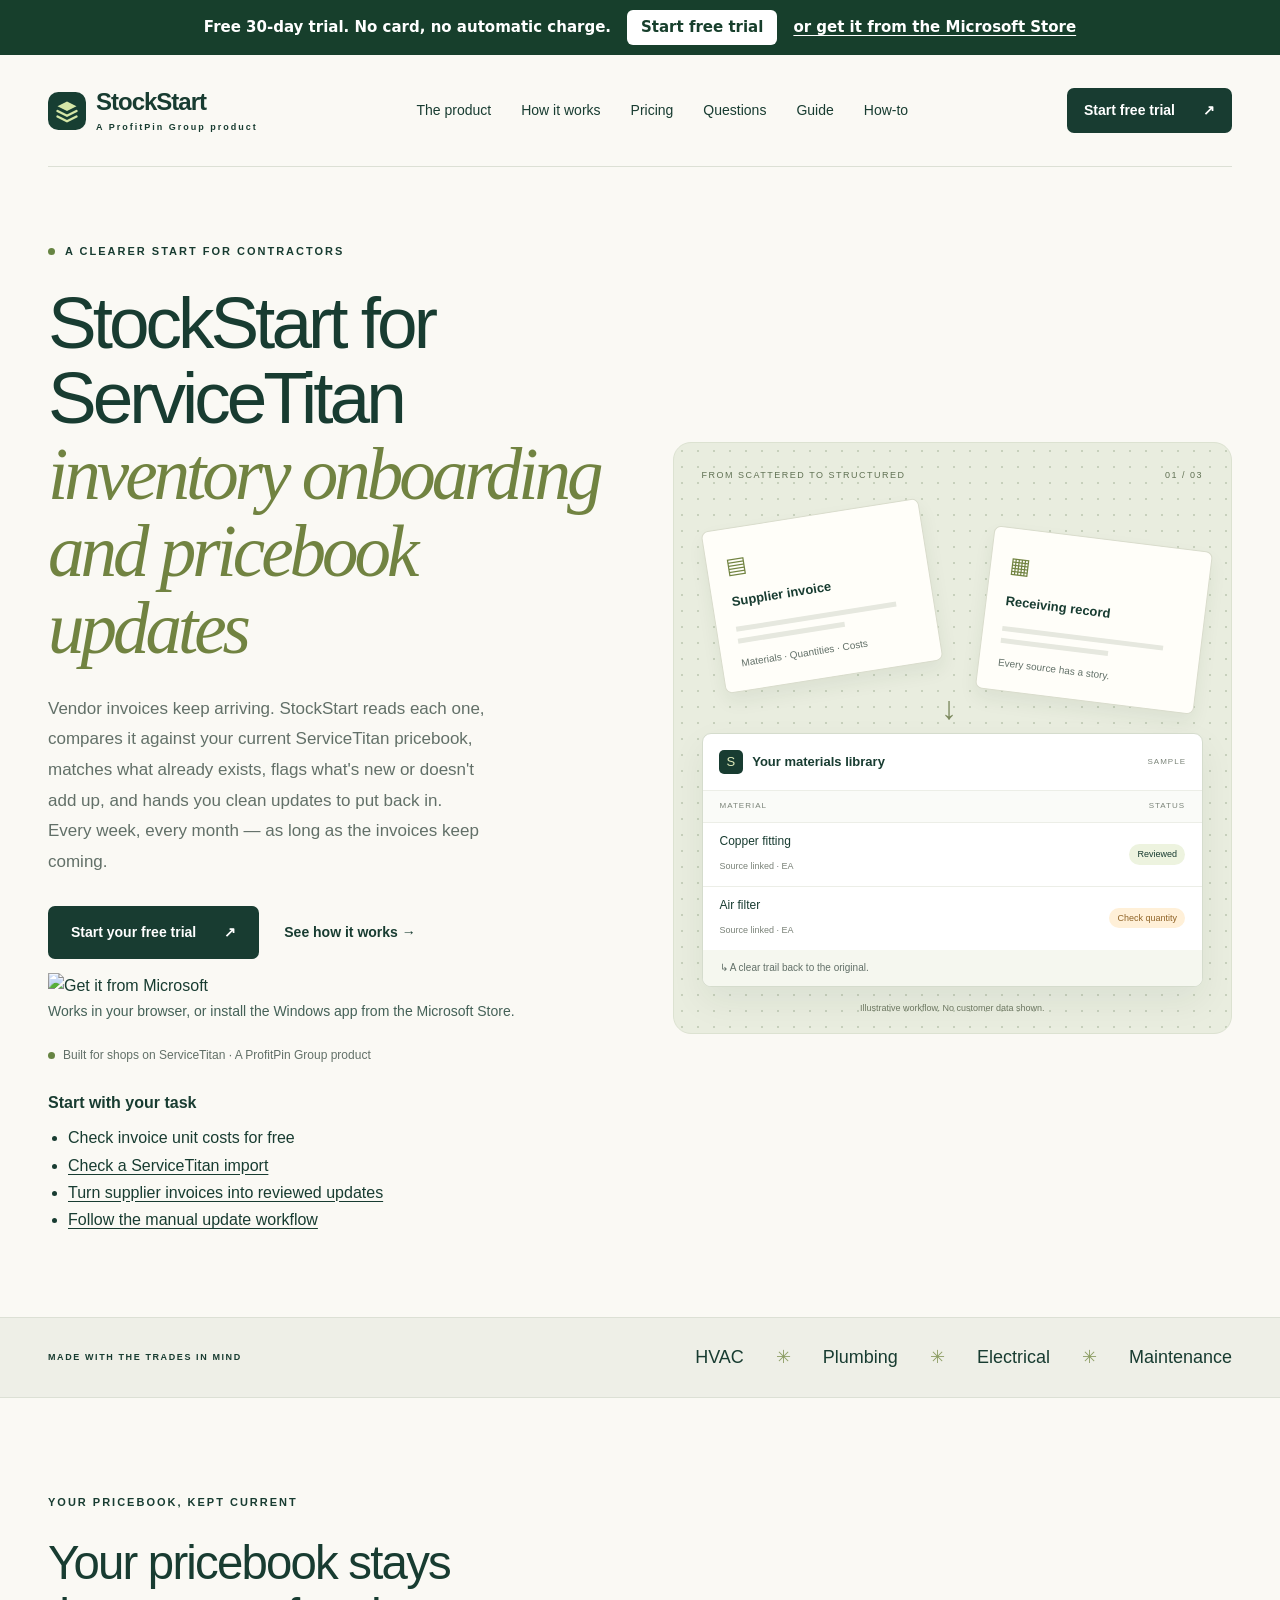
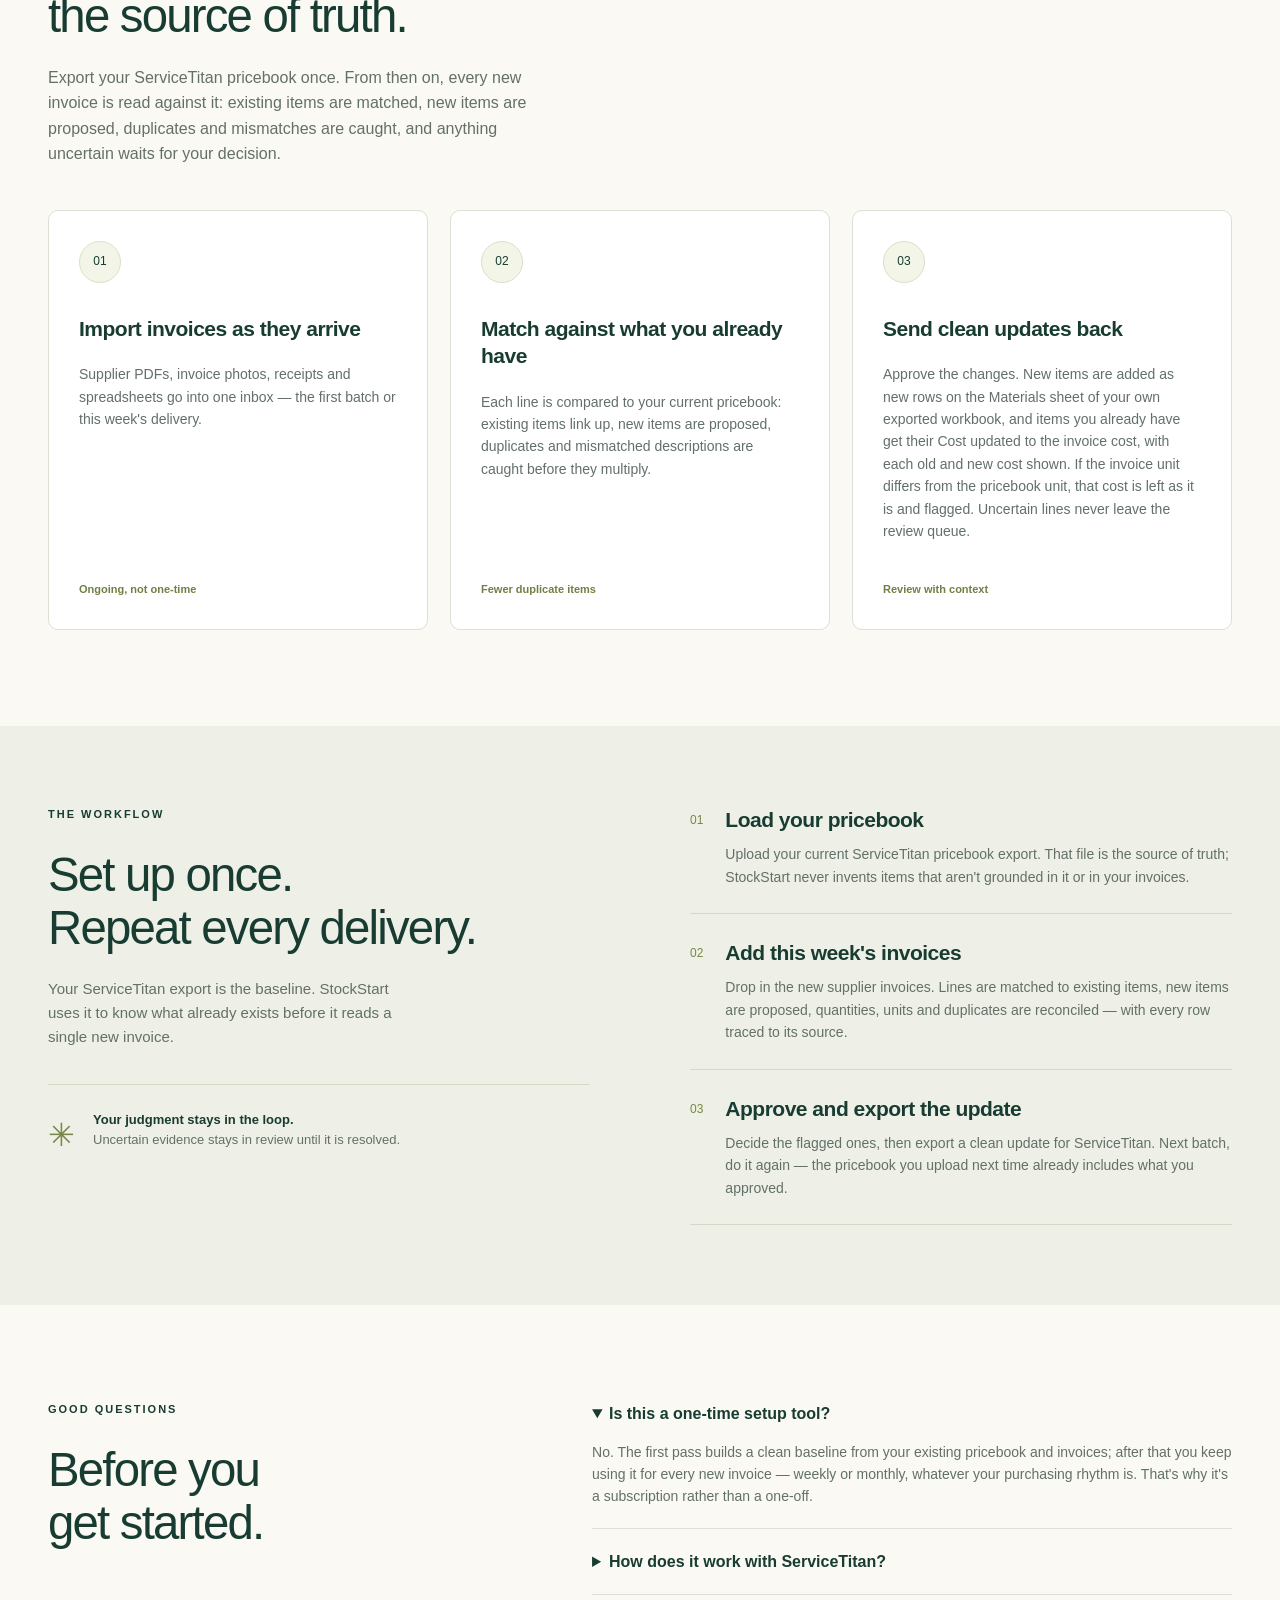
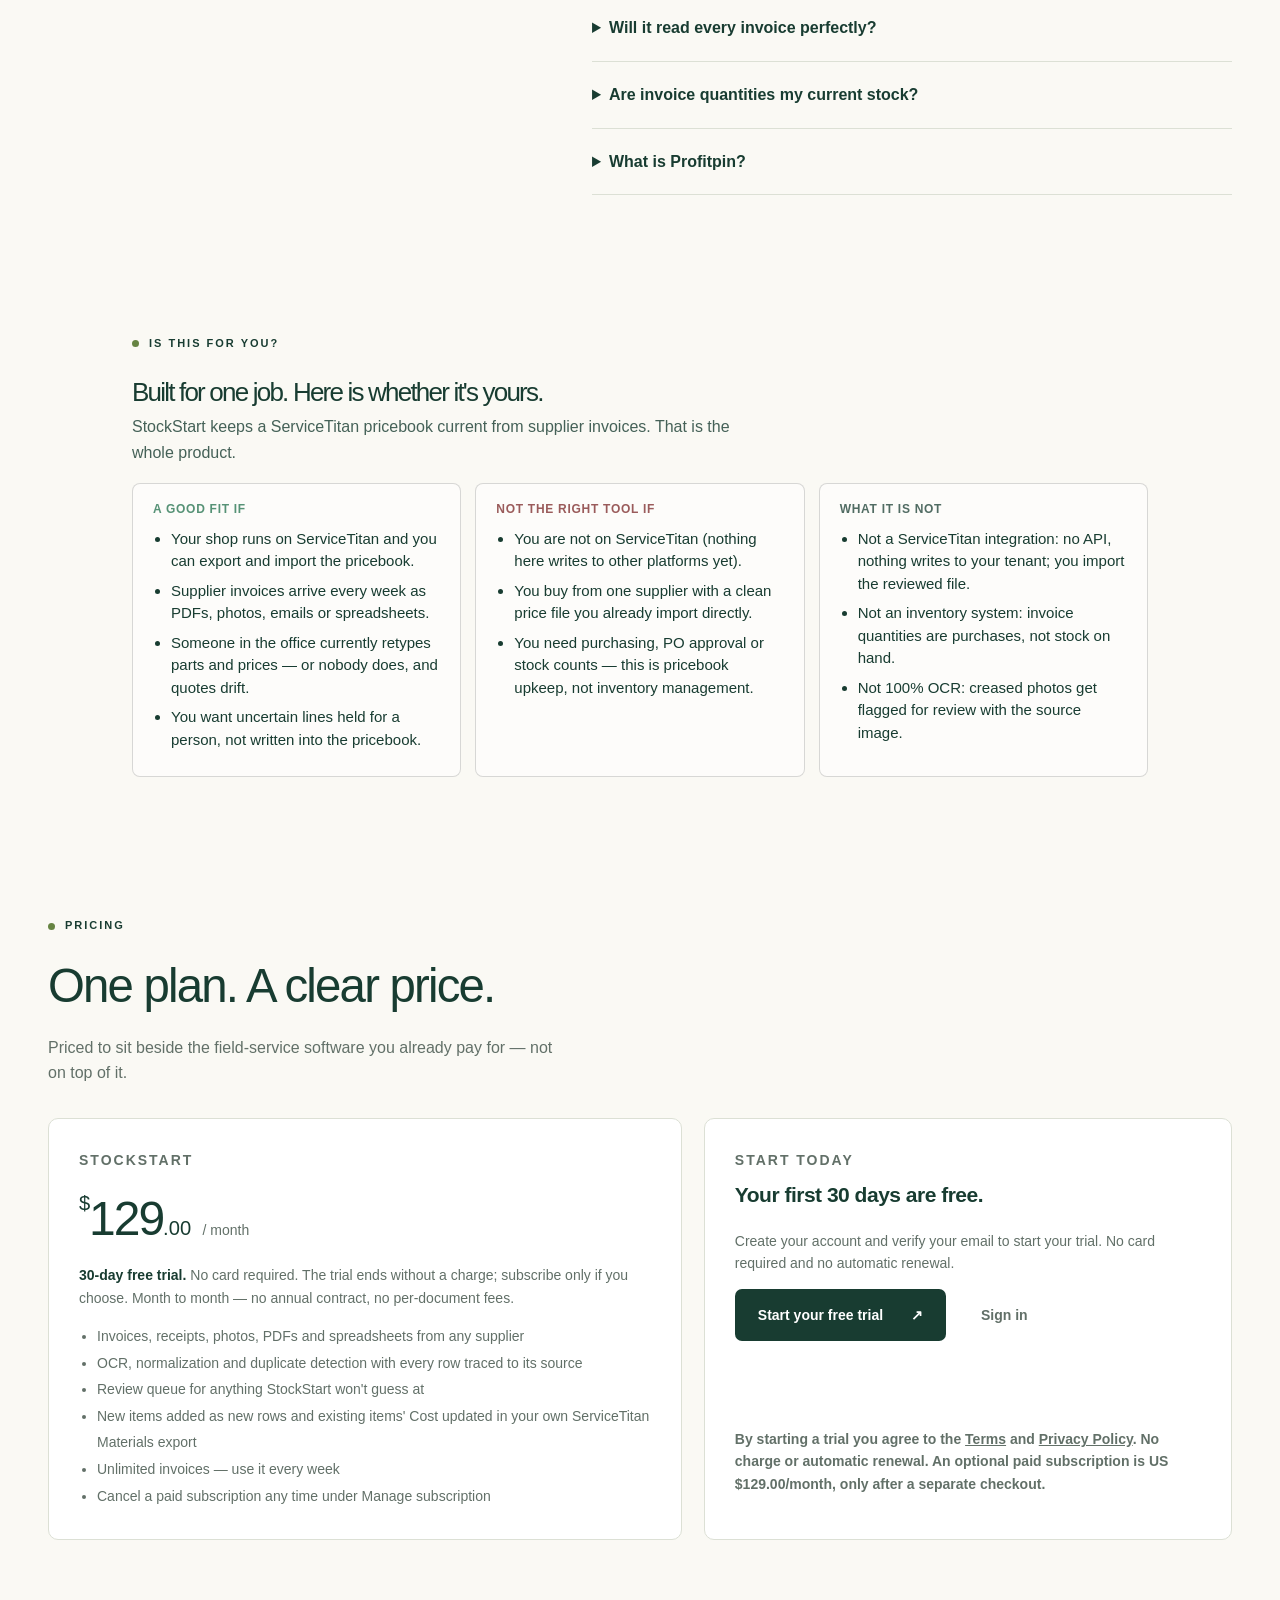
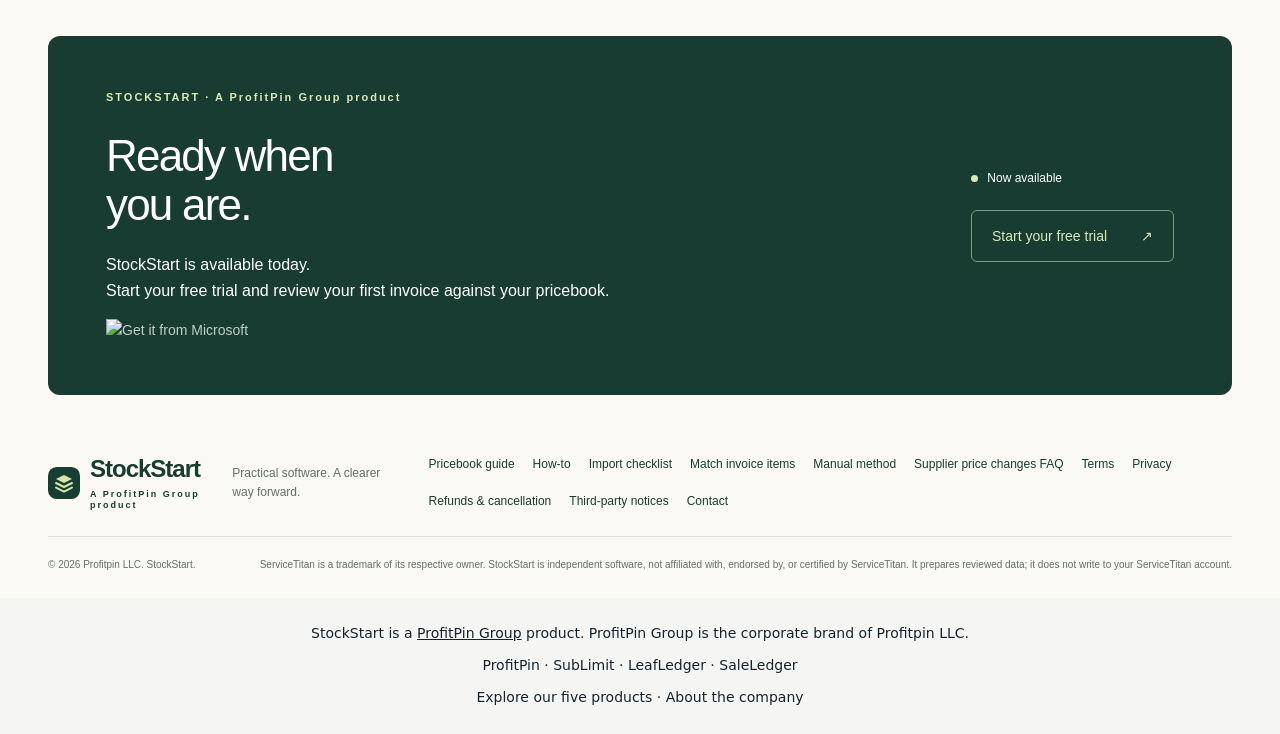
==== commit acad3ecd: "Website" ====
--- a/index.html
+++ b/index.html
@@ -2,28 +2,28 @@
 <html lang="en">
 <head>
   <meta charset="utf-8"><meta name="viewport" content="width=device-width,initial-scale=1">
-  <title>ServiceTitan Pricebook Updates from Invoices | StockStart</title>
-  <meta name="description" content="StockStart checks supplier invoices against your ServiceTitan pricebook, flags new parts and cost changes, and exports updates. $129/mo, 14-day trial.">
+  <title>StockStart | ServiceTitan Inventory Onboarding and Pricebook Updates</title>
+  <meta name="description" content="StockStart checks supplier invoices against your ServiceTitan pricebook, proposes new parts for import, and lists current invoice costs. $129/mo, 30-day trial.">
   <meta name="theme-color" content="#173e32">
   <link rel="canonical" href="https://getstockstart.com/">
-  <meta property="og:title" content="ServiceTitan Pricebook Updates from Invoices | StockStart"><meta property="og:description" content="StockStart checks supplier invoices against your ServiceTitan pricebook, flags new parts and cost changes, and exports updates. $129/mo, 14-day trial."><meta property="og:type" content="website"><meta property="og:url" content="https://getstockstart.com/">
+  <meta property="og:title" content="ServiceTitan Pricebook Updates from Invoices | StockStart"><meta property="og:description" content="StockStart checks supplier invoices against your ServiceTitan pricebook, proposes new parts for import, and lists current invoice costs. $129/mo, 30-day trial."><meta property="og:type" content="website"><meta property="og:url" content="https://getstockstart.com/">
   <link rel="icon" href="./mark.svg" type="image/svg+xml"><link rel="stylesheet" href="./styles.css">
-  <script type="application/ld+json">{"@context":"https://schema.org","@type":"SoftwareApplication","name":"StockStart","url":"https://getstockstart.com/","applicationCategory":"BusinessApplication","operatingSystem":"Web browser","browserRequirements":"Requires JavaScript and an internet connection","description":"StockStart checks supplier invoices against your ServiceTitan pricebook, flags new parts and cost changes, and exports updates. $129/mo, 14-day trial.","publisher":{"@type":"Organization","@id":"https://profitpingroup.com/#organization","name":"ProfitPin Group","legalName":"Profitpin LLC","alternateName":"ProfitPinGroup","url":"https://profitpingroup.com/"},"offers":{"@type":"Offer","price":"129.00","priceCurrency":"USD","url":"https://getstockstart.com/","description":"14-day no-card trial; optional paid monthly subscription","availability":"https://schema.org/InStock"},"@id":"https://getstockstart.com/#software"}</script>
-<script type="application/ld+json">{"@context":"https://schema.org","@type":"FAQPage","mainEntity":[{"@type":"Question","name":"Is this a one-time setup tool?","acceptedAnswer":{"@type":"Answer","text":"No. The first pass builds a clean baseline from your existing pricebook and invoices; after that you keep using it for every new invoice — weekly or monthly, whatever your purchasing rhythm is. That's why it's a subscription rather than a one-off."}},{"@type":"Question","name":"How does it work with ServiceTitan?","acceptedAnswer":{"@type":"Answer","text":"Through your own export and import files — no API connection, nothing writes to your tenant automatically. You export your pricebook, StockStart patches the approved changes into that same workbook, and you import it back. StockStart is independent software and is not a certified or approved ServiceTitan integration."}},{"@type":"Question","name":"Will it read every invoice perfectly?","acceptedAnswer":{"@type":"Answer","text":"No. Image quality and document layout can affect extraction. StockStart preserves the source evidence and surfaces uncertain values for review. We do not claim 100% OCR accuracy."}},{"@type":"Question","name":"Are invoice quantities my current stock?","acceptedAnswer":{"@type":"Answer","text":"Not necessarily. Purchases, receipts, credits and stock snapshots have different meanings. StockStart helps review those relationships; a purchase history alone cannot establish current on-hand inventory."}},{"@type":"Question","name":"What is Profitpin?","acceptedAnswer":{"@type":"Answer","text":"Profitpin LLC is the company behind StockStart, SaleLedger, LeafLedger and SubLimit. StockStart keeps a contractor's pricebook clean as new supplier invoices arrive."}}]}</script>
+  <script type="application/ld+json">{"@context":"https://schema.org","@type":"SoftwareApplication","name":"StockStart","url":"https://getstockstart.com/","applicationCategory":"BusinessApplication","operatingSystem":"Web browser","browserRequirements":"Requires JavaScript and an internet connection","description":"StockStart checks supplier invoices against your ServiceTitan pricebook, proposes new parts for import, and lists current invoice costs. $129/mo, 30-day trial.","publisher":{"@type":"Organization","@id":"https://profitpingroup.com/#organization","name":"ProfitPin Group","legalName":"Profitpin LLC","alternateName":"ProfitPinGroup","url":"https://profitpingroup.com/"},"offers":{"@type":"Offer","price":"129.00","priceCurrency":"USD","url":"https://getstockstart.com/","description":"30-day no-card trial; optional paid monthly subscription","availability":"https://schema.org/InStock"},"@id":"https://getstockstart.com/#software"}</script>
+<script type="application/ld+json">{"@context":"https://schema.org","@type":"FAQPage","mainEntity":[{"@type":"Question","name":"Is this a one-time setup tool?","acceptedAnswer":{"@type":"Answer","text":"No. The first pass builds a clean baseline from your existing pricebook and invoices; after that you keep using it for every new invoice — weekly or monthly, whatever your purchasing rhythm is. That's why it's a subscription rather than a one-off."}},{"@type":"Question","name":"How does it work with ServiceTitan?","acceptedAnswer":{"@type":"Answer","text":"Through your own export and import files — no API connection, nothing writes to your tenant automatically. You export your pricebook. StockStart adds approved new items as new rows on the Materials sheet of that same workbook, and you import it back. For items you already have, it updates the Cost in that row to the invoice cost and shows each old and new cost. StockStart is independent software and is not a certified or approved ServiceTitan integration."}},{"@type":"Question","name":"Will it read every invoice perfectly?","acceptedAnswer":{"@type":"Answer","text":"No. Image quality and document layout can affect extraction. StockStart preserves the source evidence and surfaces uncertain values for review. We do not claim 100% OCR accuracy."}},{"@type":"Question","name":"Are invoice quantities my current stock?","acceptedAnswer":{"@type":"Answer","text":"Not necessarily. Purchases, receipts, credits and stock snapshots have different meanings. StockStart helps review those relationships; a purchase history alone cannot establish current on-hand inventory."}},{"@type":"Question","name":"What is Profitpin?","acceptedAnswer":{"@type":"Answer","text":"Profitpin LLC is the company behind StockStart, SaleLedger, LeafLedger and SubLimit. StockStart keeps a contractor's pricebook clean as new supplier invoices arrive."}}]}</script>
   <link rel="apple-touch-icon" href="/icon-512.png">
 <script type="application/ld+json">{"@context":"https://schema.org","@type":"WebSite","name":"StockStart","url":"https://getstockstart.com/","publisher":{"@type":"Organization","@id":"https://profitpingroup.com/#organization","name":"ProfitPin Group","legalName":"Profitpin LLC","alternateName":"ProfitPinGroup","url":"https://profitpingroup.com/"},"@id":"https://getstockstart.com/#website"}</script>
 </head>
-<body><div id="ppg-home-strip" style="background:#173f2c;color:#fff;font:600 15px/1.4 system-ui,-apple-system,Segoe UI,sans-serif;padding:10px 16px;text-align:center;display:flex;flex-wrap:wrap;gap:8px 16px;justify-content:center;align-items:center"><span>Free 14-day trial. No card, no automatic charge.</span><a href="https://app.getstockstart.com/signup?utm_source=home&utm_medium=strip" style="background:#fff;color:#173f2c;padding:7px 14px;border-radius:6px;text-decoration:none;font-weight:700">Start free trial</a><a href="https://apps.microsoft.com/detail/9PK7HXBCMQW8?mode=direct&amp;cid=ss-home-strip" style="color:#fff;text-decoration:underline;text-underline-offset:3px">or get it from the Microsoft Store</a></div>
+<body><div id="ppg-home-strip" style="background:#173f2c;color:#fff;font:600 15px/1.4 system-ui,-apple-system,Segoe UI,sans-serif;padding:10px 16px;text-align:center;display:flex;flex-wrap:wrap;gap:8px 16px;justify-content:center;align-items:center"><span>Free 30-day trial. No card, no automatic charge.</span><a href="https://app.getstockstart.com/signup?utm_source=home&utm_medium=strip" style="background:#fff;color:#173f2c;padding:7px 14px;border-radius:6px;text-decoration:none;font-weight:700">Start free trial</a><a href="https://apps.microsoft.com/detail/9PK7HXBCMQW8?mode=direct&amp;cid=ss-home-strip" style="color:#fff;text-decoration:underline;text-underline-offset:3px">or get it from the Microsoft Store</a></div>
   <a class="skip" href="#main">Skip to content</a>
   <header class="header wrap">
     <a class="brand" href="#" aria-label="StockStart home"><img src="./mark.svg" width="38" height="38" alt=""><span>StockStart<small>A ProfitPin Group product</small></span></a>
-    <nav aria-label="Main navigation"><a href="#product">The product</a><a href="#how-it-works">How it works</a><a href="#pricing">Pricing</a><a href="#questions">Questions</a><a href="./servicetitan-pricebook-vendor-invoices.html">Guide</a></nav>
+    <nav aria-label="Main navigation"><a href="#product">The product</a><a href="#how-it-works">How it works</a><a href="#pricing">Pricing</a><a href="#questions">Questions</a><a href="./servicetitan-pricebook-vendor-invoices.html">Guide</a><a href="./how-to.html">How-to</a></nav>
     <a class="button small dark" href="https://app.getstockstart.com/signup">Start free trial <span aria-hidden="true">↗</span></a>
   </header>
   <main id="main">
     <section class="hero wrap">
       <div class="hero-copy"><p class="eyebrow"><span class="dot"></span> A CLEARER START FOR CONTRACTORS</p>
-        <h1>Every invoice.<br>Into your pricebook.<br><em>Clean.</em></h1>
+        <h1>StockStart for ServiceTitan<br><em>inventory onboarding and pricebook updates</em></h1>
         <p class="intro">Vendor invoices keep arriving. StockStart reads each one, compares it against your current ServiceTitan pricebook, matches what already exists, flags what's new or doesn't add up, and hands you clean updates to put back in. Every week, every month — as long as the invoices keep coming.</p>
         <div class="actions"><a class="button dark" href="https://app.getstockstart.com/signup">Start your free trial <span aria-hidden="true">↗</span></a><a class="text-link" href="#how-it-works">See how it works <span aria-hidden="true">→</span></a></div>
         <p style="margin-top:14px"><a href="https://apps.microsoft.com/detail/9PK7HXBCMQW8?mode=direct&cid=ss-index"><img src="https://get.microsoft.com/images/en-us%20dark.svg" width="180" alt="Get it from Microsoft"></a><br><span style="font-size:14px;opacity:.8">Works in your browser, or install the Windows app from the Microsoft Store.</span></p>
@@ -40,10 +40,10 @@
     </section>
     <div class="trade-strip"><div class="wrap"><span>MADE WITH THE TRADES IN MIND</span><p>HVAC <i>✳</i> Plumbing <i>✳</i> Electrical <i>✳</i> Maintenance</p></div></div>
     <section class="section wrap" id="product"><div class="section-heading"><p class="eyebrow">YOUR PRICEBOOK, KEPT CURRENT</p><h2>Your pricebook stays<br>the source of truth.</h2><p>Export your ServiceTitan pricebook once. From then on, every new invoice is read against it: existing items are matched, new items are proposed, duplicates and mismatches are caught, and anything uncertain waits for your decision.</p></div>
-      <div class="features"><article><span class="feature-icon">01</span><h3>Import invoices as they arrive</h3><p>Supplier PDFs, invoice photos, receipts and spreadsheets go into one inbox — the first batch or this week's delivery.</p><span class="feature-note">Ongoing, not one-time</span></article><article><span class="feature-icon">02</span><h3>Match against what you already have</h3><p>Each line is compared to your current pricebook: existing items link up, new items are proposed, duplicates and mismatched descriptions are caught before they multiply.</p><span class="feature-note">Fewer duplicate items</span></article><article><span class="feature-icon">03</span><h3>Send clean updates back</h3><p>Approve the changes and export exactly what ServiceTitan expects — new items and updates, patched into your own exported workbook. Uncertain lines never leave the review queue.</p><span class="feature-note">Review with context</span></article></div>
+      <div class="features"><article><span class="feature-icon">01</span><h3>Import invoices as they arrive</h3><p>Supplier PDFs, invoice photos, receipts and spreadsheets go into one inbox — the first batch or this week's delivery.</p><span class="feature-note">Ongoing, not one-time</span></article><article><span class="feature-icon">02</span><h3>Match against what you already have</h3><p>Each line is compared to your current pricebook: existing items link up, new items are proposed, duplicates and mismatched descriptions are caught before they multiply.</p><span class="feature-note">Fewer duplicate items</span></article><article><span class="feature-icon">03</span><h3>Send clean updates back</h3><p>Approve the changes. New items are added as new rows on the Materials sheet of your own exported workbook, and items you already have get their Cost updated to the invoice cost, with each old and new cost shown. If the invoice unit differs from the pricebook unit, that cost is left as it is and flagged. Uncertain lines never leave the review queue.</p><span class="feature-note">Review with context</span></article></div>
     </section>
     <section class="workflow" id="how-it-works"><div class="wrap workflow-grid"><div><p class="eyebrow">THE WORKFLOW</p><h2>Set up once.<br>Repeat every delivery.</h2><p class="muted">Your ServiceTitan export is the baseline. StockStart uses it to know what already exists before it reads a single new invoice.</p><div class="principle"><span aria-hidden="true">✳</span><p><strong>Your judgment stays in the loop.</strong><br>Uncertain evidence stays in review until it is resolved.</p></div></div><ol class="steps"><li><span>01</span><div><h3>Load your pricebook</h3><p>Upload your current ServiceTitan pricebook export. That file is the source of truth; StockStart never invents items that aren't grounded in it or in your invoices.</p></div></li><li><span>02</span><div><h3>Add this week's invoices</h3><p>Drop in the new supplier invoices. Lines are matched to existing items, new items are proposed, quantities, units and duplicates are reconciled — with every row traced to its source.</p></div></li><li><span>03</span><div><h3>Approve and export the update</h3><p>Decide the flagged ones, then export a clean update for ServiceTitan. Next batch, do it again — the pricebook you upload next time already includes what you approved.</p></div></li></ol></div></section>
-    <section class="section wrap questions" id="questions"><div><p class="eyebrow">GOOD QUESTIONS</p><h2>Before you<br>get started.</h2></div><div class="faq"><details open><summary>Is this a one-time setup tool?</summary><p>No. The first pass builds a clean baseline from your existing pricebook and invoices; after that you keep using it for every new invoice — weekly or monthly, whatever your purchasing rhythm is. That's why it's a subscription rather than a one-off.</p></details><details><summary>How does it work with ServiceTitan?</summary><p>Through your own export and import files — no API connection, nothing writes to your tenant automatically. You export your pricebook, StockStart patches the approved changes into that same workbook, and you import it back. StockStart is independent software and is not a certified or approved ServiceTitan integration.</p></details><details><summary>Will it read every invoice perfectly?</summary><p>No. Image quality and document layout can affect extraction. StockStart preserves the source evidence and surfaces uncertain values for review. We do not claim 100% OCR accuracy.</p></details><details><summary>Are invoice quantities my current stock?</summary><p>Not necessarily. Purchases, receipts, credits and stock snapshots have different meanings. StockStart helps review those relationships; a purchase history alone cannot establish current on-hand inventory.</p></details><details><summary>What is Profitpin?</summary><p>Profitpin LLC is the company behind StockStart, SaleLedger, LeafLedger and SubLimit. StockStart keeps a contractor's pricebook clean as new supplier invoices arrive.</p></details></div></section>
+    <section class="section wrap questions" id="questions"><div><p class="eyebrow">GOOD QUESTIONS</p><h2>Before you<br>get started.</h2></div><div class="faq"><details open><summary>Is this a one-time setup tool?</summary><p>No. The first pass builds a clean baseline from your existing pricebook and invoices; after that you keep using it for every new invoice — weekly or monthly, whatever your purchasing rhythm is. That's why it's a subscription rather than a one-off.</p></details><details><summary>How does it work with ServiceTitan?</summary><p>Through your own export and import files — no API connection, nothing writes to your tenant automatically. You export your pricebook. StockStart adds approved new items as new rows on the Materials sheet of that same workbook, and you import it back. For items you already have, it updates the Cost in that row to the invoice cost and shows each old and new cost. StockStart is independent software and is not a certified or approved ServiceTitan integration.</p></details><details><summary>Will it read every invoice perfectly?</summary><p>No. Image quality and document layout can affect extraction. StockStart preserves the source evidence and surfaces uncertain values for review. We do not claim 100% OCR accuracy.</p></details><details><summary>Are invoice quantities my current stock?</summary><p>Not necessarily. Purchases, receipts, credits and stock snapshots have different meanings. StockStart helps review those relationships; a purchase history alone cannot establish current on-hand inventory.</p></details><details><summary>What is Profitpin?</summary><p>Profitpin LLC is the company behind StockStart, SaleLedger, LeafLedger and SubLimit. StockStart keeps a contractor's pricebook clean as new supplier invoices arrive.</p></details></div></section>
     
 <section class="fit" id="fit"><style>
 .fit{padding:44px 0}.fit .fit-wrap{max-width:1080px;margin:0 auto;padding:0 32px}
@@ -72,19 +72,19 @@
         <article>
           <p class="eyebrow" style="margin-bottom:10px">STOCKSTART</p>
           <p style="font-size:48px;letter-spacing:-2px;font-weight:500;margin:0 0 6px;color:var(--ink)"><span class="price-cur">$</span>129<span class="price-dec">.00</span> <span style="font-size:14px;letter-spacing:0;color:var(--muted)">/ month</span></p>
-          <p><strong style="color:var(--ink)">14-day free trial.</strong> No card required. The trial ends without a charge; subscribe only if you choose. Month to month — no annual contract, no per-document fees.</p>
+          <p><strong style="color:var(--ink)">30-day free trial.</strong> No card required. The trial ends without a charge; subscribe only if you choose. Month to month — no annual contract, no per-document fees.</p>
           <ul style="padding-left:18px;color:var(--muted);font-size:14px;line-height:1.9;margin:0">
             <li>Invoices, receipts, photos, PDFs and spreadsheets from any supplier</li>
             <li>OCR, normalization and duplicate detection with every row traced to its source</li>
             <li>Review queue for anything StockStart won't guess at</li>
-            <li>Clean updates patched into your own ServiceTitan pricebook export</li>
+            <li>New items added as new rows and existing items' Cost updated in your own ServiceTitan Materials export</li>
             <li>Unlimited invoices — use it every week</li>
-            <li>Cancel any time from your billing page</li>
+            <li>Cancel a paid subscription any time under Manage subscription</li>
           </ul>
         </article>
         <article>
           <p class="eyebrow" style="margin-bottom:10px">START TODAY</p>
-          <h3>Your first 14 days are free.</h3>
+          <h3>Your first 30 days are free.</h3>
           <p>Create your account and verify your email to start your trial. No card required and no automatic renewal.</p>
           <p><a class="button dark" href="https://app.getstockstart.com/signup">Start your free trial <span aria-hidden="true">↗</span></a> <a class="button" href="https://app.getstockstart.com/login" style="margin-left:8px">Sign in</a></p>
           <p class="feature-note" style="padding-top:12px">By starting a trial you agree to the <a href="./terms.html" style="text-decoration:underline">Terms</a> and <a href="./privacy.html" style="text-decoration:underline">Privacy Policy</a>. No charge or automatic renewal. An optional paid subscription is US $129.00/month, only after a separate checkout.</p>
@@ -93,7 +93,7 @@
     </section>
     <section class="wrap" id="availability"><div class="launch"><div><p class="eyebrow">STOCKSTART · A ProfitPin Group product</p><h2>Ready when<br>you are.</h2><p>StockStart is available today.<br>Start your free trial and review your first invoice against your pricebook.</p><p><a href="https://apps.microsoft.com/detail/9PK7HXBCMQW8?mode=direct&cid=ss-index"><img src="https://get.microsoft.com/images/en-us%20dark.svg" width="180" alt="Get it from Microsoft"></a></p></div><div class="launch-status"><span class="dot"></span> Now available<a href="https://app.getstockstart.com/signup">Start your free trial <span aria-hidden="true">↗</span></a></div></div></section>
   </main>
-  <footer class="wrap"><div class="footer-top"><a class="brand" href="#"><img src="./mark.svg" width="32" height="32" alt=""><span>StockStart<small>A ProfitPin Group product</small></span></a><p>Practical software. A clearer way forward.</p><div style="display:flex;gap:18px;flex-wrap:wrap;font-size:12px"><a href="./servicetitan-pricebook-vendor-invoices.html">Pricebook guide</a><a href="./servicetitan-pricebook-import-checklist.html">Import checklist</a><a href="./vendor-invoice-pricebook-matching.html">Match invoice items</a><a href="./servicetitan-pricebook-manual-update.html">Manual method</a><a href="./pricebook-cost-update-questions.html">Supplier price changes FAQ</a><a href="./terms.html">Terms</a><a href="./privacy.html">Privacy</a><a href="./refunds.html">Refunds &amp; cancellation</a><a href="./licenses.html">Third-party notices</a><a href="mailto:support@getstockstart.com">Contact</a></div></div><div class="footer-bottom"><span>© 2026 Profitpin LLC. StockStart.</span><span>ServiceTitan is a trademark of its respective owner. StockStart is independent software, not affiliated with, endorsed by, or certified by ServiceTitan. It prepares reviewed data; it does not write to your ServiceTitan account.</span></div></footer>
+  <footer class="wrap"><div class="footer-top"><a class="brand" href="#"><img src="./mark.svg" width="32" height="32" alt=""><span>StockStart<small>A ProfitPin Group product</small></span></a><p>Practical software. A clearer way forward.</p><div style="display:flex;gap:18px;flex-wrap:wrap;font-size:12px"><a href="./servicetitan-pricebook-vendor-invoices.html">Pricebook guide</a><a href="./how-to.html">How-to</a><a href="./servicetitan-pricebook-import-checklist.html">Import checklist</a><a href="./vendor-invoice-pricebook-matching.html">Match invoice items</a><a href="./servicetitan-pricebook-manual-update.html">Manual method</a><a href="./pricebook-cost-update-questions.html">Supplier price changes FAQ</a><a href="./terms.html">Terms</a><a href="./privacy.html">Privacy</a><a href="./refunds.html">Refunds &amp; cancellation</a><a href="./licenses.html">Third-party notices</a><a href="mailto:support@getstockstart.com">Contact</a></div></div><div class="footer-bottom"><span>© 2026 Profitpin LLC. StockStart.</span><span>ServiceTitan is a trademark of its respective owner. StockStart is independent software, not affiliated with, endorsed by, or certified by ServiceTitan. It prepares reviewed data; it does not write to your ServiceTitan account.</span></div></footer>
 <script src="/lead-source.js" defer></script>
 <aside aria-label="ProfitPin Group company and products" style="padding:24px;clear:both;background:#f5f6f3;color:#16232f;font:14px/1.7 system-ui,sans-serif;text-align:center"><p style="margin:0 0 8px">StockStart is a <a href="https://profitpingroup.com/" style="color:inherit;text-decoration:underline">ProfitPin Group</a> product. ProfitPin Group is the corporate brand of Profitpin LLC.</p><nav aria-label="Other ProfitPin Group products" style="display:block"><a href="https://profitpindrivers.com/">ProfitPin</a> · <a href="https://getsublimit.com/">SubLimit</a> · <a href="https://getleafledger.com/">LeafLedger</a> · <a href="https://getsaleledger.com/">SaleLedger</a></nav><p style="margin:8px 0 0"><a href="https://profitpingroup.com/#products">Explore our five products</a> · <a href="https://profitpingroup.com/#about">About the company</a></p></aside>
 </body></html>
--- a/styles.css
+++ b/styles.css
@@ -0,0 +1,7 @@
+:root{--ink:#183c31;--muted:#627068;--cream:#faf9f4;--line:#dce0d5;--lime:#dce8b8}*{box-sizing:border-box}html{scroll-behavior:smooth;scroll-padding-top:35px}body{margin:0;background:var(--cream);color:var(--ink);font-family:Arial,Helvetica,sans-serif;font-size:16px;line-height:1.6}a{color:inherit;text-decoration:none}a:focus-visible,summary:focus-visible{outline:3px solid #ba572b;outline-offset:6px}.wrap{max-width:1240px;width:calc(100% - 96px);margin:auto}.skip{position:absolute;left:20px;top:-70px;background:white;padding:10px;z-index:5}.skip:focus{top:10px}.header{display:flex;align-items:center;justify-content:space-between;gap:24px;min-height:112px;border-bottom:1px solid var(--line)}.brand{display:flex;align-items:center;gap:10px;font-weight:750;font-size:24px;letter-spacing:-1px;line-height:1.2}.brand small{display:block;font-size:9px;letter-spacing:2px;margin-top:5px;font-weight:600}.header nav{display:flex;gap:30px;font-size:14px}.header nav a:hover,.text-link:hover{text-decoration:underline;text-underline-offset:5px}.button{display:inline-flex;align-items:center;justify-content:center;gap:28px;border-radius:7px;padding:15px 23px;font-size:14px;font-weight:bold;transition:transform .15s,background .15s}.button:hover{transform:translateY(-2px);background:#295443}.dark{background:var(--ink);color:white}.small{padding:11px 17px}.hero{display:grid;grid-template-columns:1fr 1fr;gap:65px;padding-top:76px;padding-bottom:84px;align-items:center}.eyebrow{font-size:11px;font-weight:bold;letter-spacing:2px;margin:0 0 24px;display:flex;align-items:center;gap:10px}.dot{display:inline-block;width:7px;height:7px;border-radius:50%;background:#668442;flex-shrink:0}h1,h2,h3,p{margin-top:0}h1{font-size:clamp(52px,5.7vw,80px);line-height:1.04;letter-spacing:-4px;font-weight:500;margin-bottom:27px}h1 em{font-family:Georgia,serif;font-weight:normal;color:#718341}h2{font-size:clamp(34px,3.7vw,48px);line-height:1.12;letter-spacing:-1.8px;font-weight:500;margin-bottom:23px}h3{font-size:21px;line-height:1.3;letter-spacing:-.5px;font-weight:600}.intro{max-width:440px;font-size:17px;color:var(--muted);line-height:1.8}.actions{display:flex;align-items:center;gap:25px;margin-top:29px}.text-link{font-size:14px;font-weight:bold}.availability{display:flex;align-items:center;gap:8px;color:var(--muted);font-size:12px;margin:22px 0 0}.visual{position:relative;background:#e9eddf;border:1px solid #dce2d1;border-radius:18px;min-height:530px;padding:25px 28px 18px;overflow:hidden;background-image:radial-gradient(#c7d0bc .8px,transparent .8px);background-size:16px 16px}.visual-heading{display:flex;justify-content:space-between;font-size:9px;letter-spacing:1.5px;color:#607153}.paper{position:absolute;background:#fffef9;border:1px solid #d9dccc;border-radius:7px;padding:19px;width:220px;box-shadow:0 9px 18px #243b2110}.paper strong{font-size:13px}.paper-icon{display:block;font-size:22px;color:#718341;margin-bottom:5px}.paper-back{top:71px;left:38px;transform:rotate(-9deg)}.paper-front{top:95px;right:27px;transform:rotate(7deg)}.paper p{font-size:10px;color:var(--muted);margin:12px 0 0}.lines{height:5px;width:90%;background:#e6e8df;margin-top:13px}.lines.short{width:60%;margin-top:7px}.connector{position:absolute;top:240px;left:calc(50% - 11px);font-size:32px;color:#7c895e}.library{position:relative;margin-top:250px;background:#fff;border:1px solid #d5dccd;border-radius:9px;box-shadow:0 14px 35px #16321c10;overflow:hidden}.library-title{display:flex;align-items:center;gap:9px;padding:16px;font-size:13px}.mini-mark{background:var(--ink);color:var(--lime);padding:2px 8px;border-radius:5px}.sample{font-size:8px;letter-spacing:1px;color:#7b8479;margin-left:auto}.table-head,.table-row{display:flex;align-items:center;justify-content:space-between;padding:9px 17px;border-top:1px solid #eceee7}.table-head{font-size:8px;letter-spacing:1px;color:#7b8479;background:#fafbf8}.table-row b{display:block;font-size:12px;font-weight:500}.table-row small{font-size:9px;color:#7a8278}.pill{font-size:9px;background:#edf3df;padding:3px 8px;border-radius:20px;white-space:nowrap}.amber{background:#fff0d8;color:#906427}.library-foot{padding:10px 17px;font-size:10px;background:#f5f7ef;color:#627068}.visual-caption{font-size:9px;text-align:center;margin:14px 0 0;color:#6f7963}.trade-strip{background:#eeefe7;border-block:1px solid var(--line)}.trade-strip .wrap{display:flex;align-items:center;justify-content:space-between;gap:20px;padding-block:25px}.trade-strip span{font-size:9px;letter-spacing:1.6px;font-weight:bold}.trade-strip p{display:flex;align-items:center;gap:32px;margin:0;font-size:18px}.trade-strip i{font-style:normal;color:#8c9d63}.section{padding-block:96px}.section-heading{max-width:650px}.section-heading>p:last-child{max-width:505px;color:var(--muted)}.features{display:grid;grid-template-columns:repeat(3,1fr);gap:22px;margin-top:43px}.features article{padding:30px;background:#fff;border:1px solid var(--line);border-radius:10px;display:flex;flex-direction:column}.feature-icon{display:flex;width:42px;height:42px;border:1px solid #d9e2c3;border-radius:50%;align-items:center;justify-content:center;font-size:12px;margin-bottom:32px;background:#f2f5e8}.features p{color:var(--muted);font-size:14px}.feature-note{font-size:11px;padding-top:25px;margin-top:auto;font-weight:bold;color:#708044}.workflow{background:#eef0e7;padding:80px 0}.workflow-grid{display:grid;grid-template-columns:1fr 1fr;gap:100px}.muted{color:var(--muted);max-width:375px;font-size:15px}.principle{display:flex;gap:18px;border-top:1px solid #d3dac8;margin-top:35px;padding-top:25px}.principle>span{font-size:32px;color:#788849}.principle p{font-size:13px;color:var(--muted)}.principle strong{color:var(--ink)}.steps{list-style:none;padding:0;margin:0}.steps li{display:flex;gap:22px;padding:25px 0;border-bottom:1px solid #d3dac8}.steps li:first-child{padding-top:0}.steps li>span{font-size:12px;color:#778845;padding-top:5px}.steps h3{margin-bottom:10px}.steps p{font-size:14px;color:var(--muted);margin-bottom:0}.questions{display:grid;grid-template-columns:1fr 1.35fr;gap:70px}.faq details{border-bottom:1px solid var(--line);padding:20px 0}.faq details:first-child{padding-top:0}summary{cursor:pointer;font-size:16px;font-weight:600;padding-right:20px}.faq p{font-size:14px;color:var(--muted);margin:14px 0 0}.launch{background:var(--ink);color:#fff;border-radius:12px;padding:53px 58px;display:flex;align-items:center;justify-content:space-between;gap:35px}.launch .eyebrow{color:var(--lime)}.launch h2{font-size:44px}.launch p:last-child{color:#c2cfc6;font-size:14px;margin:0}.launch-status{font-size:12px;white-space:nowrap}.launch-status .dot{background:var(--lime);margin-right:6px}.launch-status a{display:block;margin-top:22px;padding:14px 20px;border:1px solid #819b7e;border-radius:6px;color:var(--lime);font-size:14px}.launch-status a span{margin-left:30px}footer{padding-top:60px!important;padding-bottom:25px!important}.footer-top{display:flex;align-items:center;gap:30px;justify-content:space-between}.footer-top p{font-size:12px;color:var(--muted);margin:0}.footer-top>a:last-child{font-size:12px}footer details{margin-top:27px}footer details summary{font-size:11px;font-weight:normal;color:var(--muted)}footer details p{font-size:12px;max-width:800px;margin-top:15px}.footer-bottom{display:flex;justify-content:space-between;gap:20px;border-top:1px solid var(--line);padding-top:20px;margin-top:25px;font-size:10px;color:var(--muted)}
+@media(min-width:1500px){.hero{gap:95px}.visual{min-height:550px}}
+@media(max-width:1000px){.wrap{width:calc(100% - 48px)}.hero{gap:30px}.header nav{gap:18px}.paper{width:180px}.paper-back{left:24px}.paper-front{right:20px}.visual{padding-inline:18px}.trade-strip p{gap:17px;font-size:15px}.workflow-grid{gap:50px}.features article{padding:24px}.questions{gap:35px}.launch{padding:40px}}
+@media(max-width:760px){.wrap{width:calc(100% - 36px)}.header{min-height:90px;flex-wrap:wrap;padding-block:18px;gap:18px}.brand{font-size:22px}.header nav{order:3;width:100%;justify-content:center;border-top:1px solid var(--line);padding-top:14px;font-size:13px}.header .button{font-size:12px;padding:10px 12px;gap:15px}.hero{grid-template-columns:1fr;padding-top:42px;padding-bottom:40px;gap:36px}h1{font-size:60px;letter-spacing:-3px}.intro{font-size:16px}.visual{max-width:510px;width:100%;margin:auto;min-height:520px}.paper{width:53%;max-width:220px}.trade-strip .wrap{flex-direction:column;gap:12px}.trade-strip p{gap:12px;font-size:13px;flex-wrap:wrap;justify-content:center}.section{padding-block:60px}.features,.workflow-grid,.questions{grid-template-columns:1fr;gap:22px}.features{margin-top:30px}.features article{padding:25px}.feature-icon{margin-bottom:22px}.feature-note{padding-top:10px}.workflow{padding-block:50px}.workflow-grid{gap:35px}.questions{gap:20px}.faq details:first-child{padding-top:20px}.launch{padding:32px 25px;flex-direction:column;align-items:flex-start;gap:28px}.launch h2{font-size:37px}.footer-top{flex-wrap:wrap;gap:20px}.footer-top p{width:100%;order:3}.footer-bottom{flex-direction:column;gap:8px}.eyebrow{font-size:9px;letter-spacing:1.4px}.actions{gap:18px}.actions .button{padding:14px 16px;gap:18px}.text-link{font-size:12px}}
+@media(prefers-reduced-motion:reduce){html{scroll-behavior:auto}.button{transition:none}}
+
+.price-cur{font-size:.42em;font-weight:500;vertical-align:top;position:relative;top:.28em;margin-right:.04em}.price-dec{font-size:.42em;font-weight:500;letter-spacing:0}
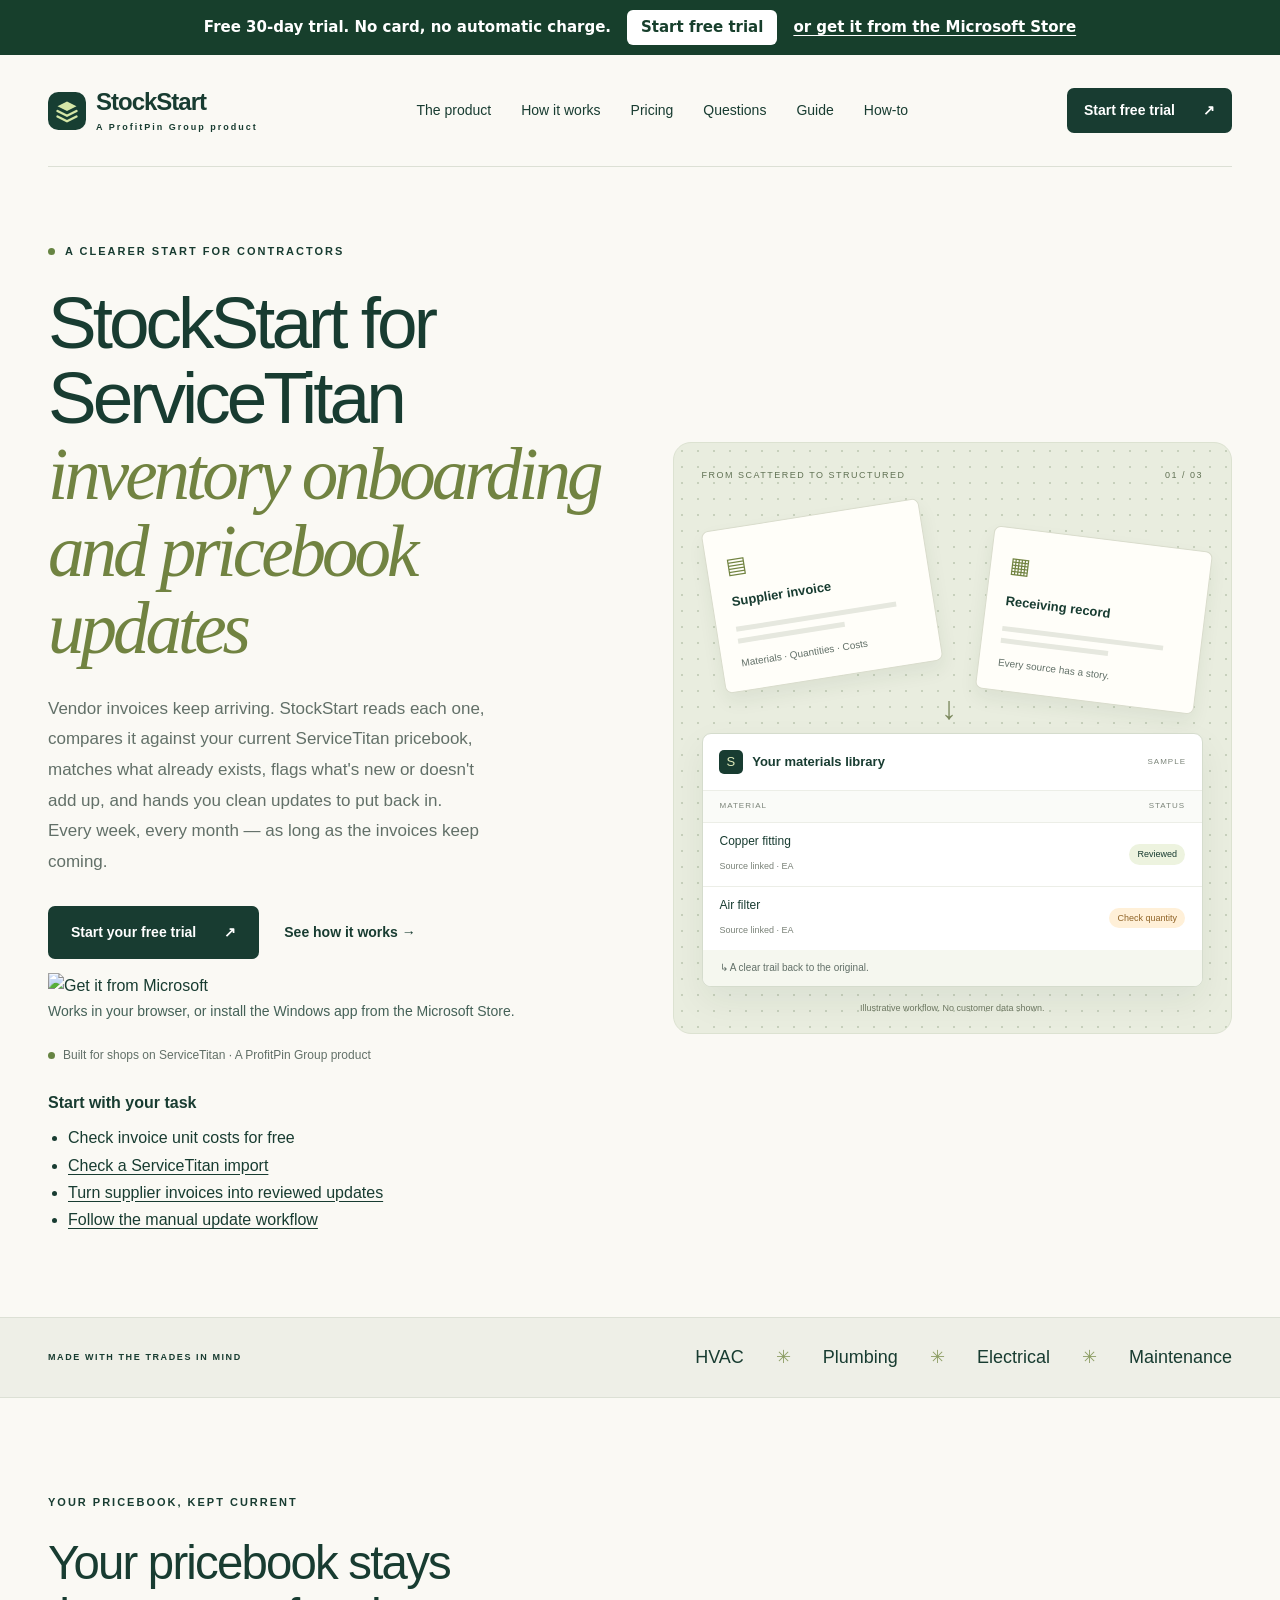
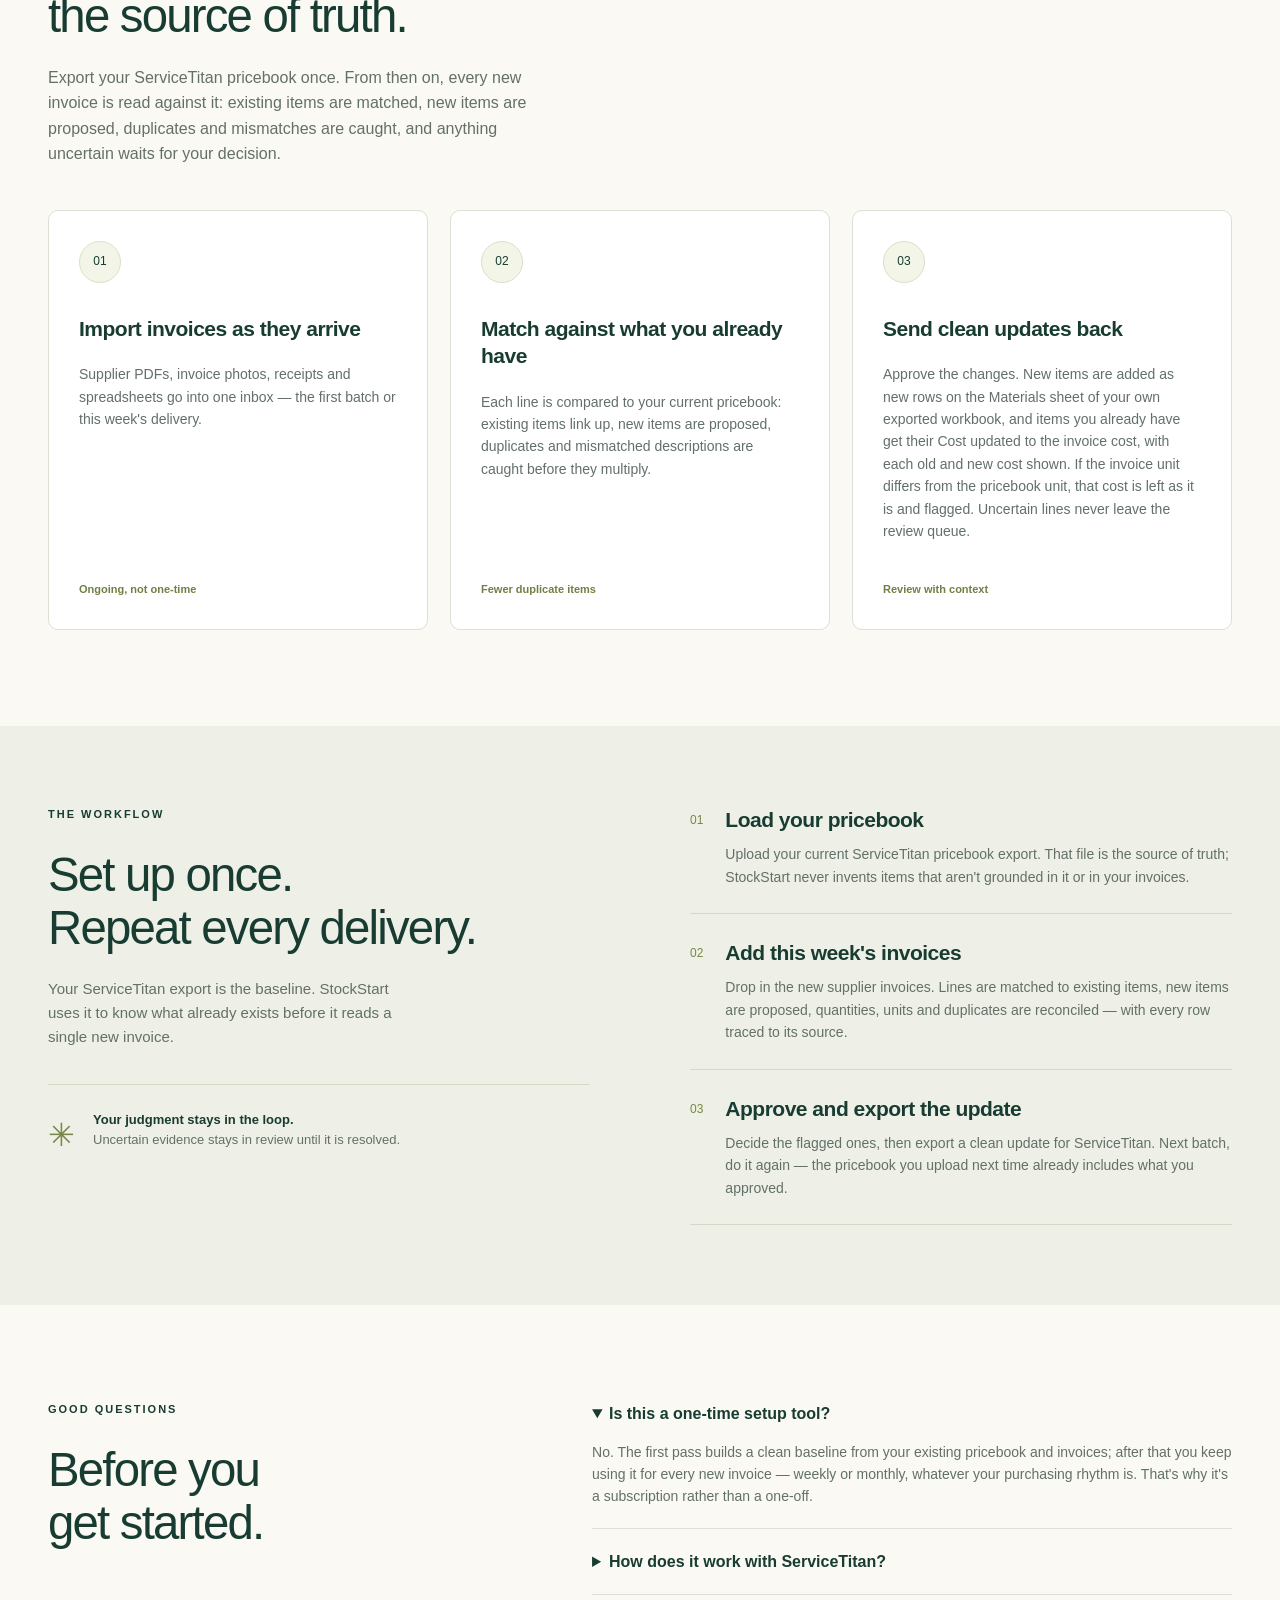
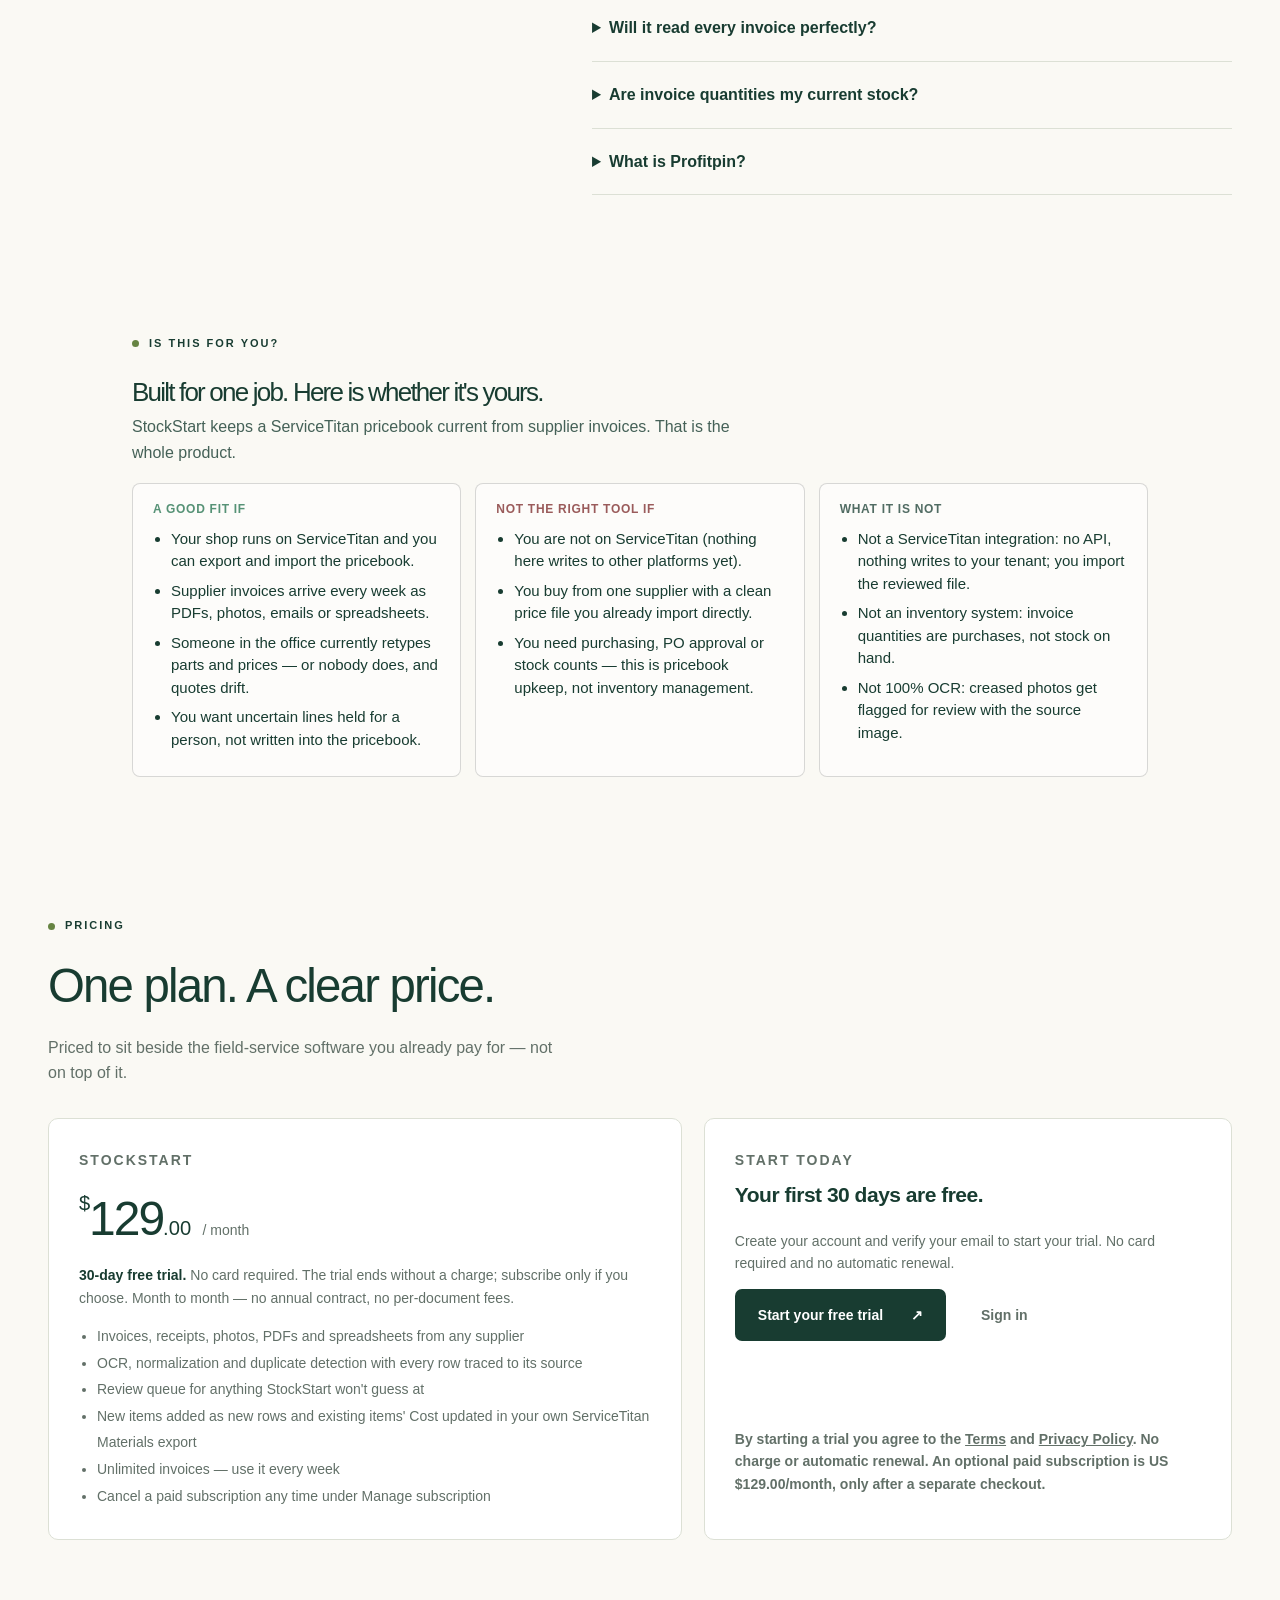
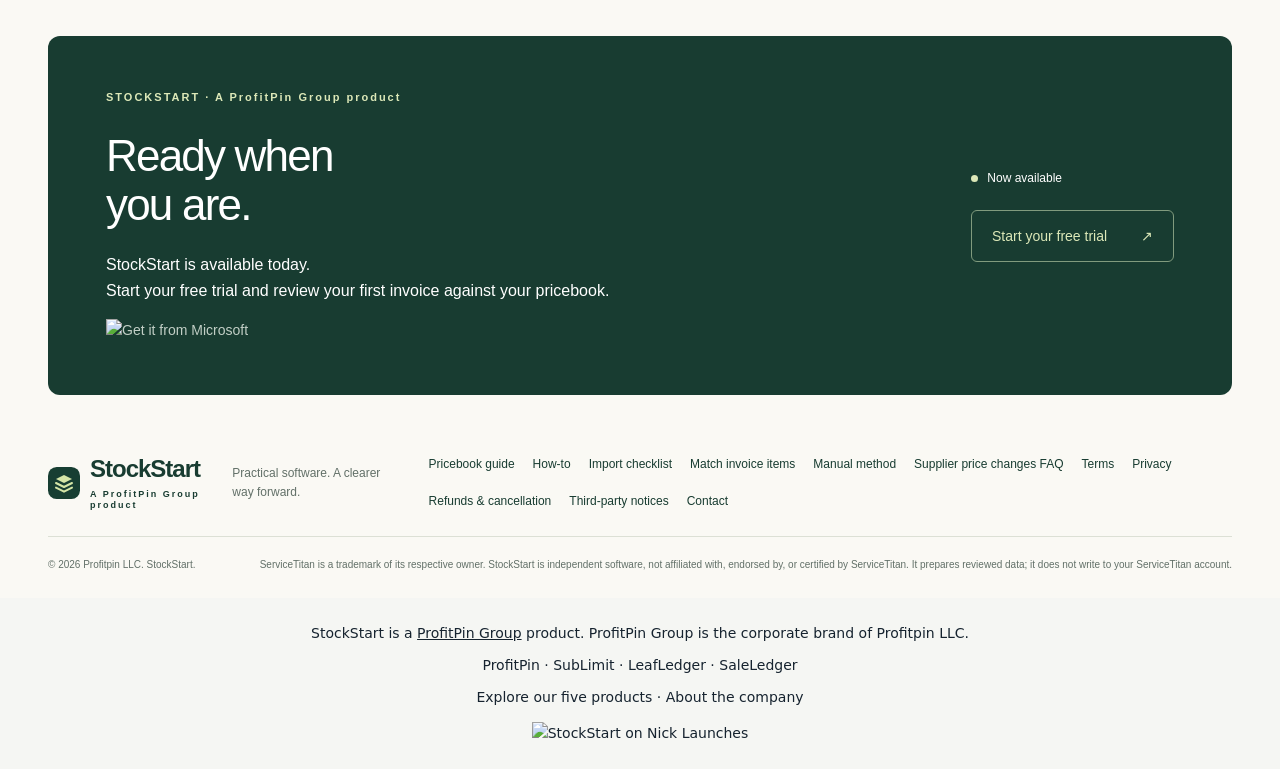
==== commit fad8188e: "Website" ====
--- a/index.html
+++ b/index.html
@@ -95,5 +95,5 @@
   </main>
   <footer class="wrap"><div class="footer-top"><a class="brand" href="#"><img src="./mark.svg" width="32" height="32" alt=""><span>StockStart<small>A ProfitPin Group product</small></span></a><p>Practical software. A clearer way forward.</p><div style="display:flex;gap:18px;flex-wrap:wrap;font-size:12px"><a href="./servicetitan-pricebook-vendor-invoices.html">Pricebook guide</a><a href="./how-to.html">How-to</a><a href="./servicetitan-pricebook-import-checklist.html">Import checklist</a><a href="./vendor-invoice-pricebook-matching.html">Match invoice items</a><a href="./servicetitan-pricebook-manual-update.html">Manual method</a><a href="./pricebook-cost-update-questions.html">Supplier price changes FAQ</a><a href="./terms.html">Terms</a><a href="./privacy.html">Privacy</a><a href="./refunds.html">Refunds &amp; cancellation</a><a href="./licenses.html">Third-party notices</a><a href="mailto:support@getstockstart.com">Contact</a></div></div><div class="footer-bottom"><span>© 2026 Profitpin LLC. StockStart.</span><span>ServiceTitan is a trademark of its respective owner. StockStart is independent software, not affiliated with, endorsed by, or certified by ServiceTitan. It prepares reviewed data; it does not write to your ServiceTitan account.</span></div></footer>
 <script src="/lead-source.js" defer></script>
-<aside aria-label="ProfitPin Group company and products" style="padding:24px;clear:both;background:#f5f6f3;color:#16232f;font:14px/1.7 system-ui,sans-serif;text-align:center"><p style="margin:0 0 8px">StockStart is a <a href="https://profitpingroup.com/" style="color:inherit;text-decoration:underline">ProfitPin Group</a> product. ProfitPin Group is the corporate brand of Profitpin LLC.</p><nav aria-label="Other ProfitPin Group products" style="display:block"><a href="https://profitpindrivers.com/">ProfitPin</a> · <a href="https://getsublimit.com/">SubLimit</a> · <a href="https://getleafledger.com/">LeafLedger</a> · <a href="https://getsaleledger.com/">SaleLedger</a></nav><p style="margin:8px 0 0"><a href="https://profitpingroup.com/#products">Explore our five products</a> · <a href="https://profitpingroup.com/#about">About the company</a></p></aside>
+<aside aria-label="ProfitPin Group company and products" style="padding:24px;clear:both;background:#f5f6f3;color:#16232f;font:14px/1.7 system-ui,sans-serif;text-align:center"><p style="margin:0 0 8px">StockStart is a <a href="https://profitpingroup.com/" style="color:inherit;text-decoration:underline">ProfitPin Group</a> product. ProfitPin Group is the corporate brand of Profitpin LLC.</p><nav aria-label="Other ProfitPin Group products" style="display:block"><a href="https://profitpindrivers.com/">ProfitPin</a> · <a href="https://getsublimit.com/">SubLimit</a> · <a href="https://getleafledger.com/">LeafLedger</a> · <a href="https://getsaleledger.com/">SaleLedger</a></nav><p style="margin:8px 0 0"><a href="https://profitpingroup.com/#products">Explore our five products</a> · <a href="https://profitpingroup.com/#about">About the company</a></p><p style="margin:12px 0 0"><a href="https://nicklaunches.com/products/stockstart/" target="_blank" rel="noopener"><img src="https://nicklaunches.com/badges/featured.png" alt="StockStart on Nick Launches" width="122" height="28" loading="lazy"></a></p></aside>
 </body></html>
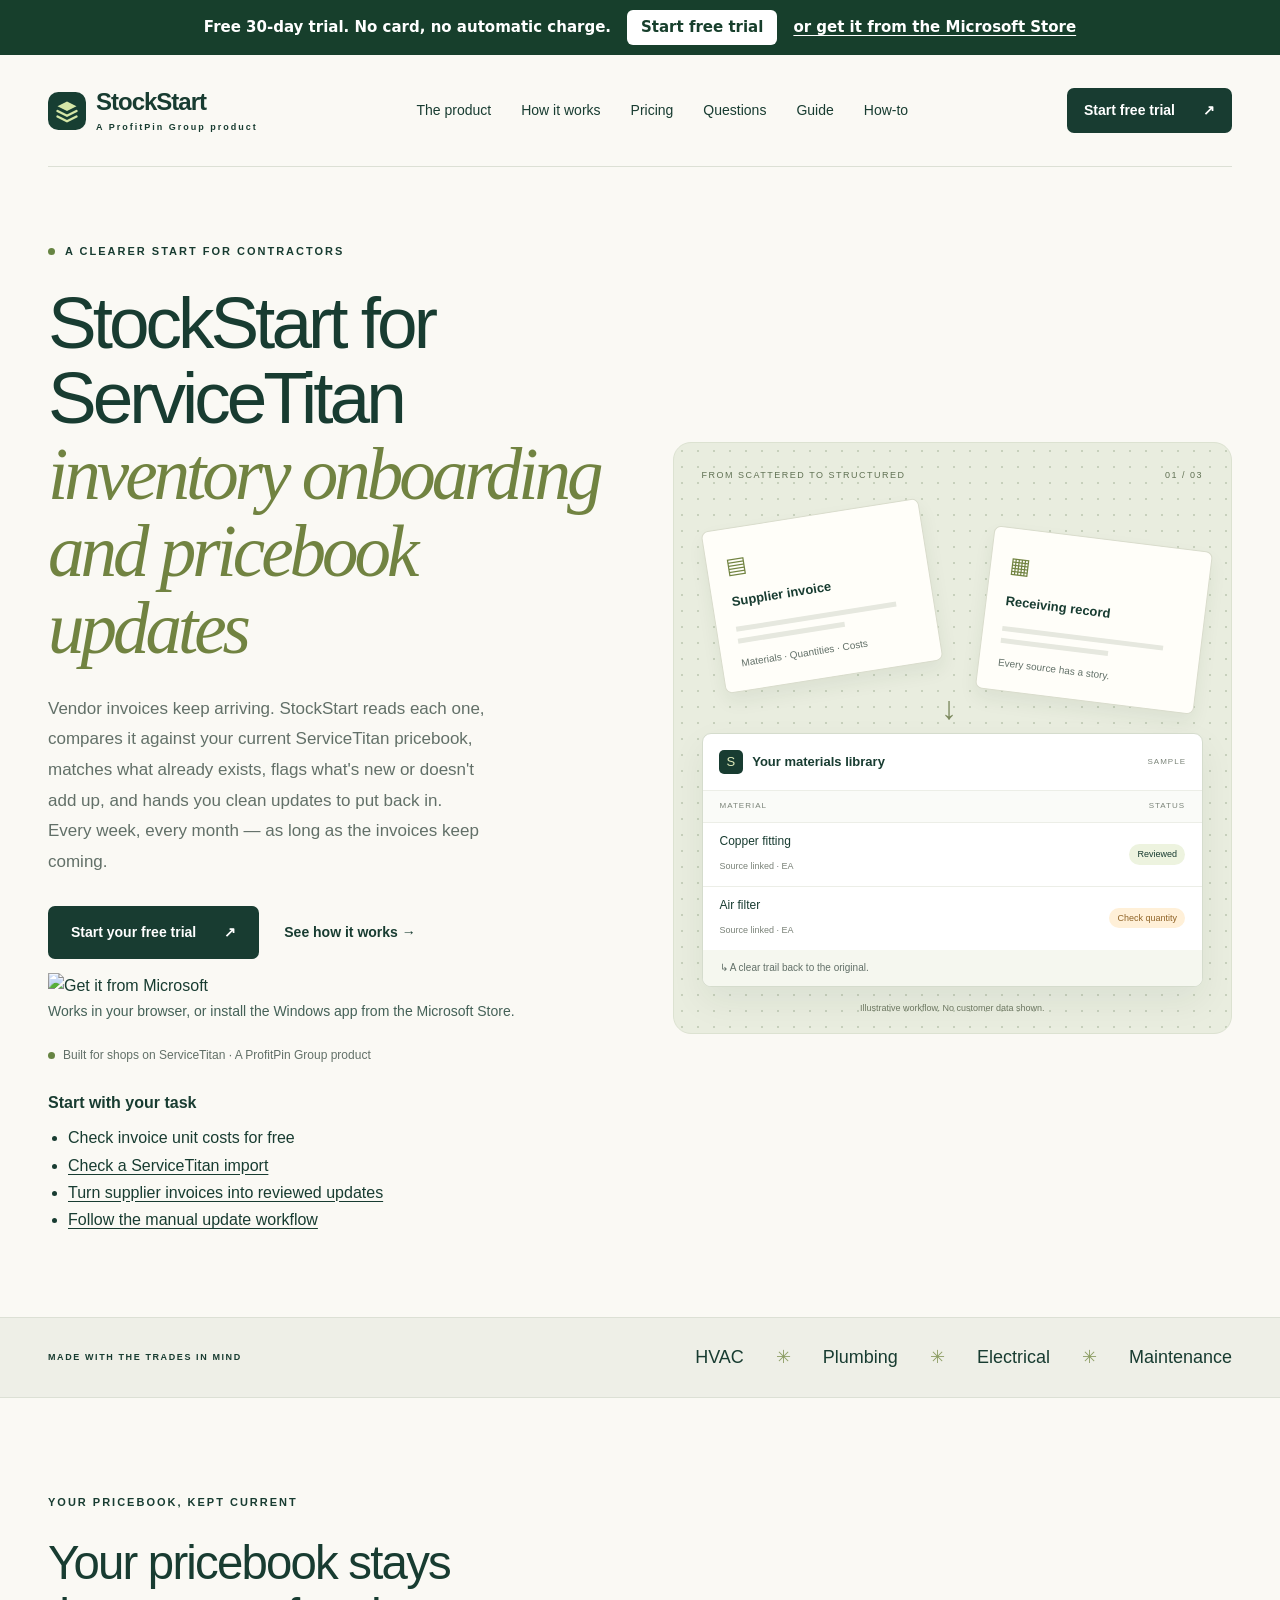
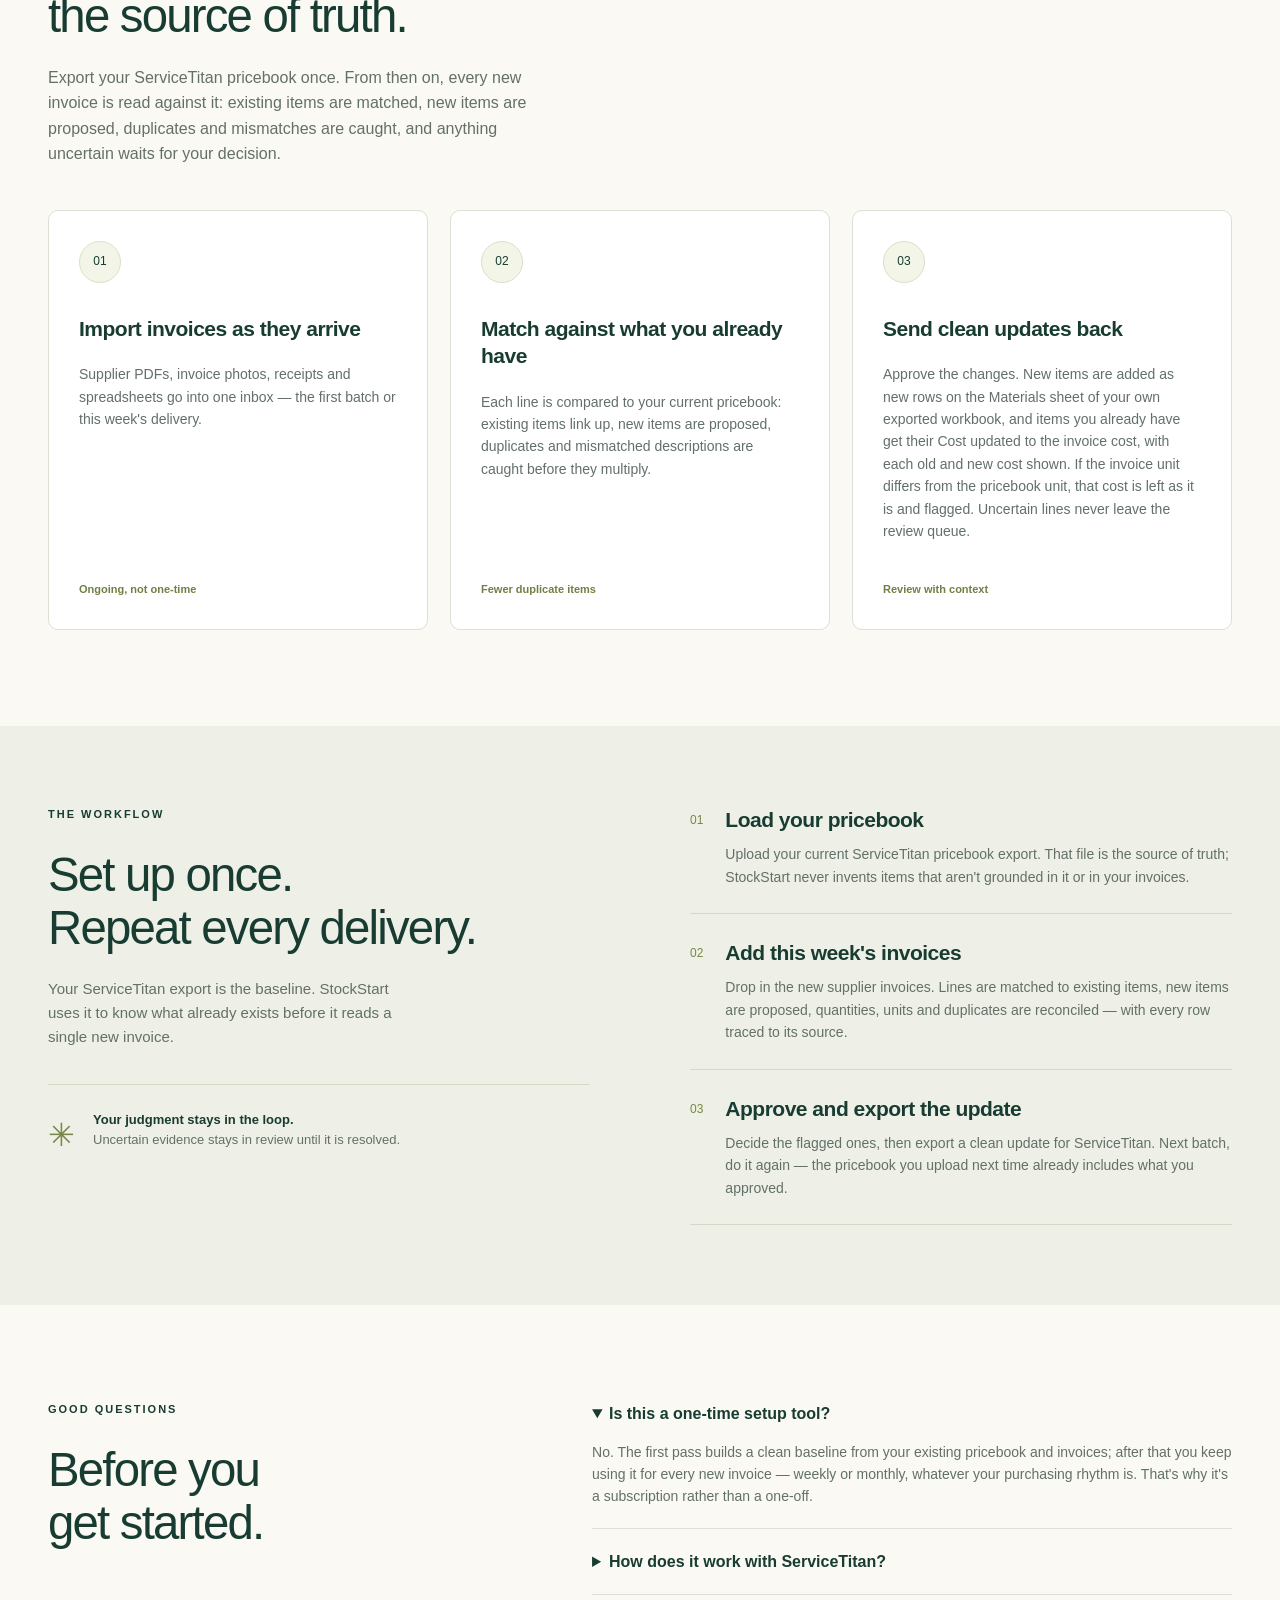
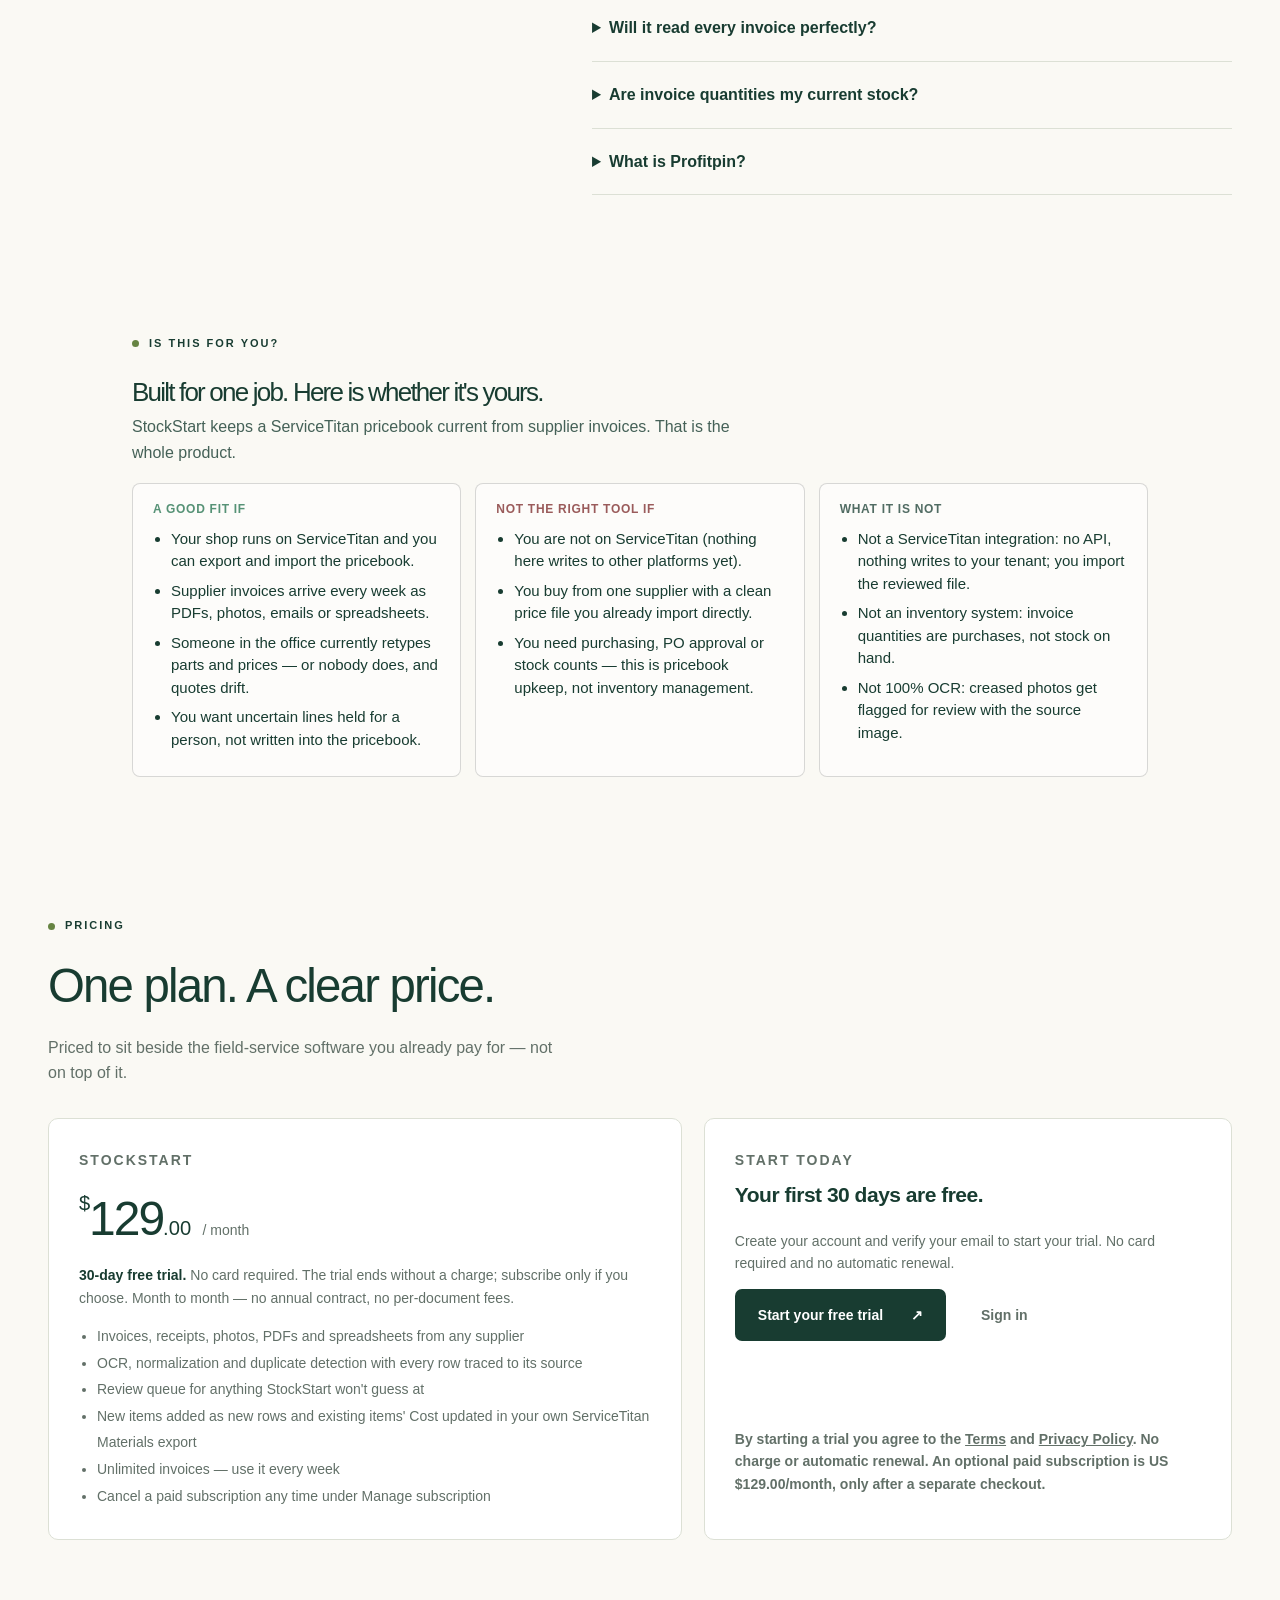
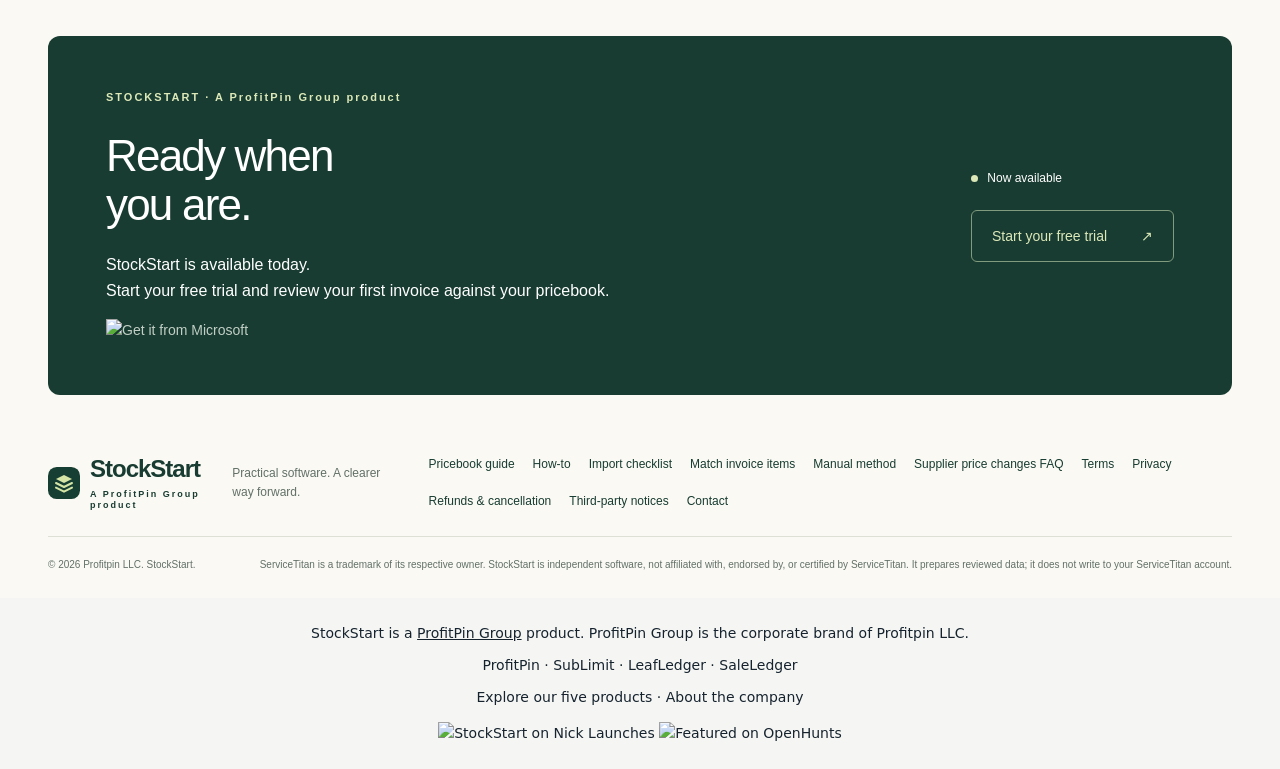
==== commit 2b66a6a4: "Website" ====
--- a/index.html
+++ b/index.html
@@ -95,5 +95,5 @@
   </main>
   <footer class="wrap"><div class="footer-top"><a class="brand" href="#"><img src="./mark.svg" width="32" height="32" alt=""><span>StockStart<small>A ProfitPin Group product</small></span></a><p>Practical software. A clearer way forward.</p><div style="display:flex;gap:18px;flex-wrap:wrap;font-size:12px"><a href="./servicetitan-pricebook-vendor-invoices.html">Pricebook guide</a><a href="./how-to.html">How-to</a><a href="./servicetitan-pricebook-import-checklist.html">Import checklist</a><a href="./vendor-invoice-pricebook-matching.html">Match invoice items</a><a href="./servicetitan-pricebook-manual-update.html">Manual method</a><a href="./pricebook-cost-update-questions.html">Supplier price changes FAQ</a><a href="./terms.html">Terms</a><a href="./privacy.html">Privacy</a><a href="./refunds.html">Refunds &amp; cancellation</a><a href="./licenses.html">Third-party notices</a><a href="mailto:support@getstockstart.com">Contact</a></div></div><div class="footer-bottom"><span>© 2026 Profitpin LLC. StockStart.</span><span>ServiceTitan is a trademark of its respective owner. StockStart is independent software, not affiliated with, endorsed by, or certified by ServiceTitan. It prepares reviewed data; it does not write to your ServiceTitan account.</span></div></footer>
 <script src="/lead-source.js" defer></script>
-<aside aria-label="ProfitPin Group company and products" style="padding:24px;clear:both;background:#f5f6f3;color:#16232f;font:14px/1.7 system-ui,sans-serif;text-align:center"><p style="margin:0 0 8px">StockStart is a <a href="https://profitpingroup.com/" style="color:inherit;text-decoration:underline">ProfitPin Group</a> product. ProfitPin Group is the corporate brand of Profitpin LLC.</p><nav aria-label="Other ProfitPin Group products" style="display:block"><a href="https://profitpindrivers.com/">ProfitPin</a> · <a href="https://getsublimit.com/">SubLimit</a> · <a href="https://getleafledger.com/">LeafLedger</a> · <a href="https://getsaleledger.com/">SaleLedger</a></nav><p style="margin:8px 0 0"><a href="https://profitpingroup.com/#products">Explore our five products</a> · <a href="https://profitpingroup.com/#about">About the company</a></p><p style="margin:12px 0 0"><a href="https://nicklaunches.com/products/stockstart/" target="_blank" rel="noopener"><img src="https://nicklaunches.com/badges/featured.png" alt="StockStart on Nick Launches" width="122" height="28" loading="lazy"></a></p></aside>
+<aside aria-label="ProfitPin Group company and products" style="padding:24px;clear:both;background:#f5f6f3;color:#16232f;font:14px/1.7 system-ui,sans-serif;text-align:center"><p style="margin:0 0 8px">StockStart is a <a href="https://profitpingroup.com/" style="color:inherit;text-decoration:underline">ProfitPin Group</a> product. ProfitPin Group is the corporate brand of Profitpin LLC.</p><nav aria-label="Other ProfitPin Group products" style="display:block"><a href="https://profitpindrivers.com/">ProfitPin</a> · <a href="https://getsublimit.com/">SubLimit</a> · <a href="https://getleafledger.com/">LeafLedger</a> · <a href="https://getsaleledger.com/">SaleLedger</a></nav><p style="margin:8px 0 0"><a href="https://profitpingroup.com/#products">Explore our five products</a> · <a href="https://profitpingroup.com/#about">About the company</a></p><p style="margin:12px 0 0"><a href="https://nicklaunches.com/products/stockstart/" target="_blank" rel="noopener"><img src="https://nicklaunches.com/badges/featured.png" alt="StockStart on Nick Launches" width="122" height="28" loading="lazy"></a> <a href="https://openhunts.com" target="_blank" rel="noopener"><img src="https://cdn.openhunts.com/badges/club.webp" alt="Featured on OpenHunts" height="28" loading="lazy"></a></p></aside>
 </body></html>
